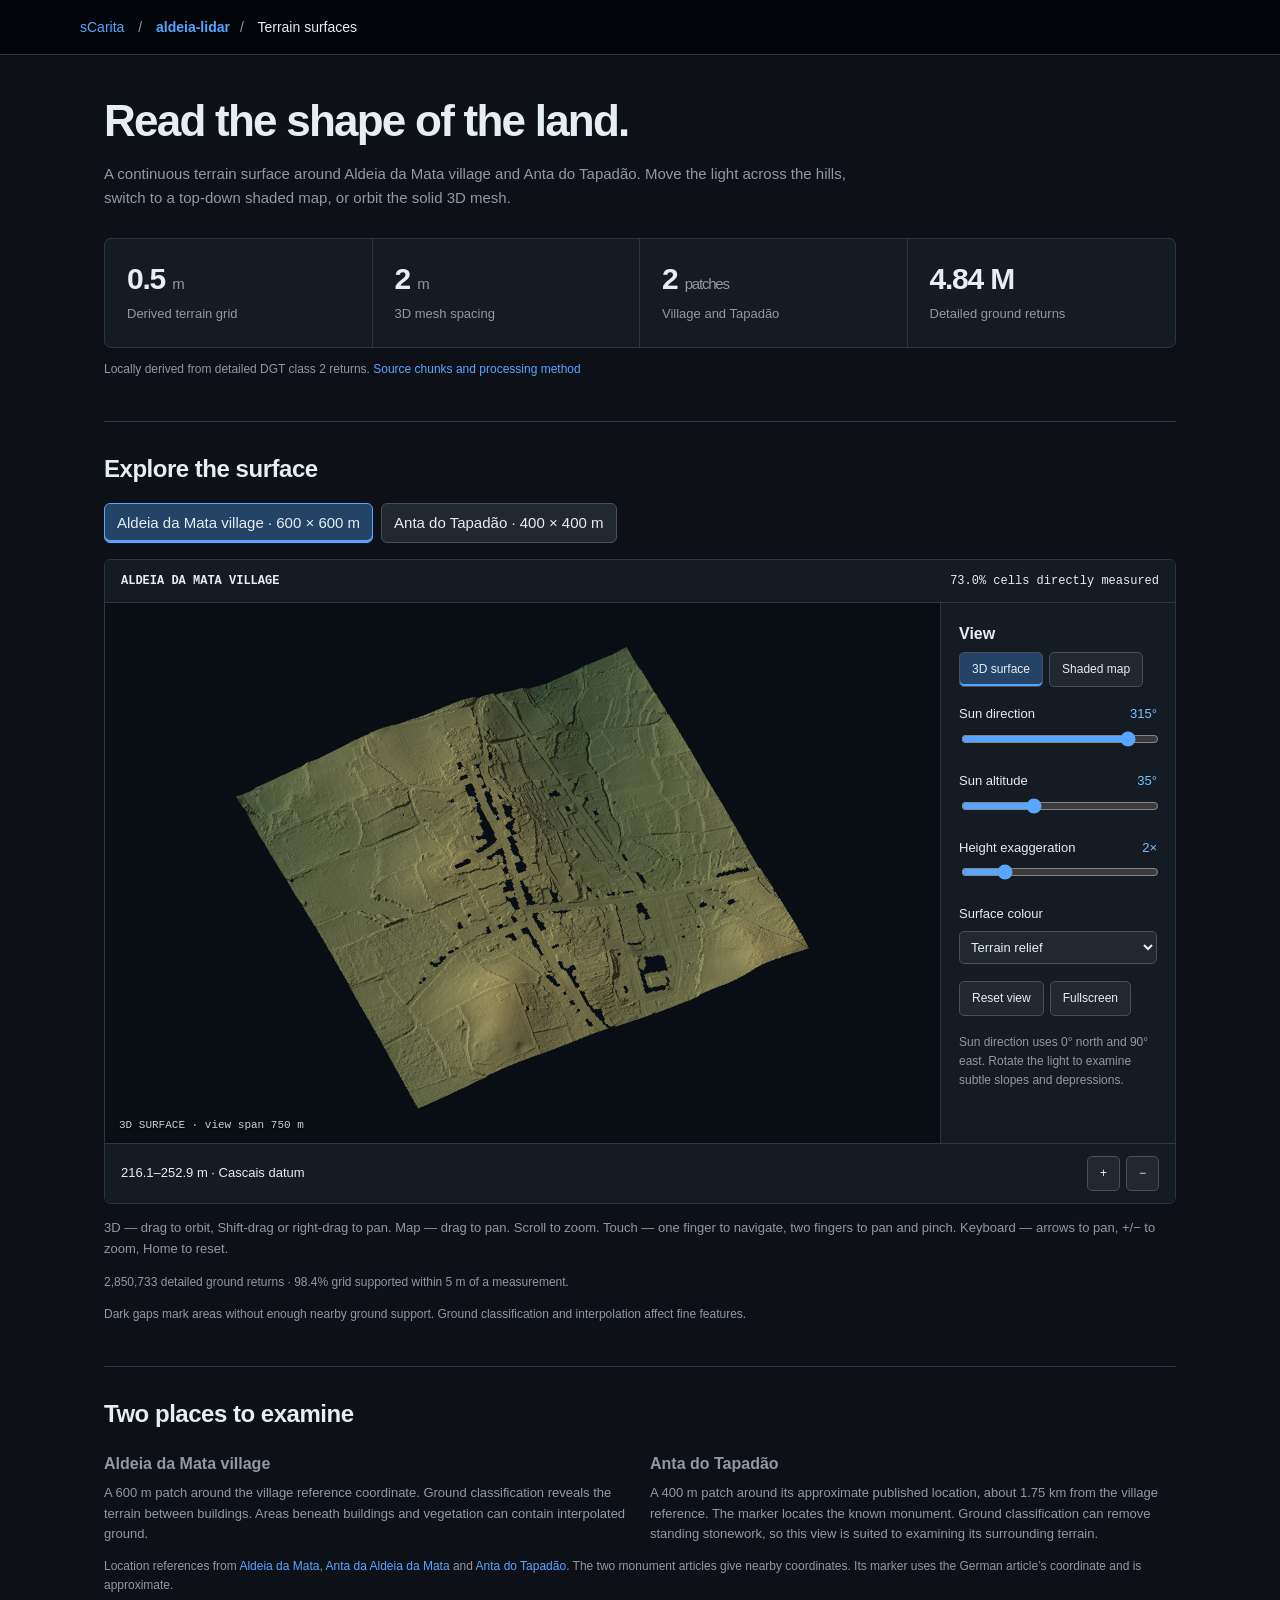
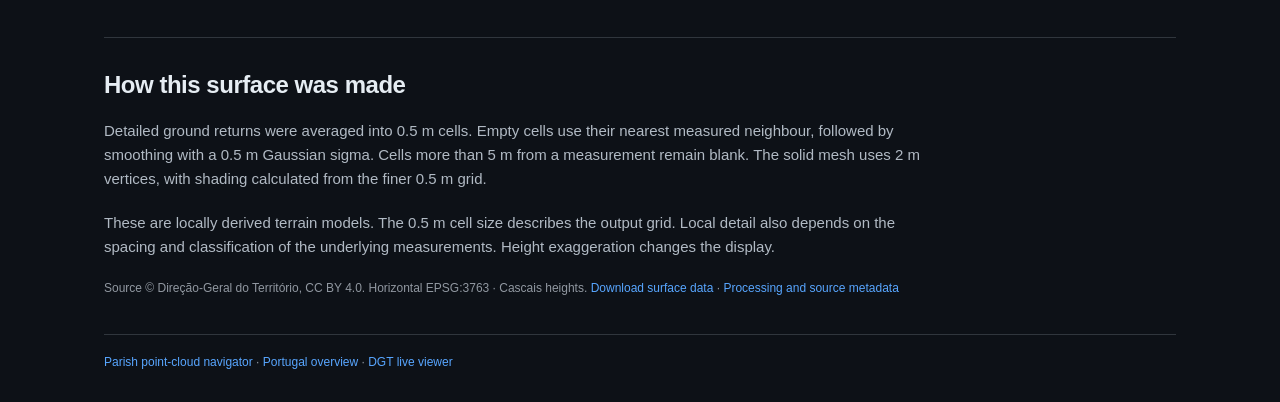
==== docs/aldeia-da-mata/surface.html @ 0b51833d "research: added surface rendering based on LiDAR point clouds. Re done over the entire parish." ====
<!doctype html><html lang="en"><head>
<meta charset="utf-8"><meta name="viewport" content="width=device-width,initial-scale=1">
<title>Aldeia da Mata · Terrain surfaces</title><style>
:root{color-scheme:dark;font-family:-apple-system,BlinkMacSystemFont,"Segoe UI",sans-serif;color:#e6edf3;background:#0d1117;font-size:15px;line-height:1.6}
*{box-sizing:border-box}body{margin:0}a{color:#58a6ff;text-decoration:none}a:hover{text-decoration:underline}header{border-bottom:1px solid #30363d;background:#010409;padding:16px max(20px,calc((100vw - 1120px)/2));font-size:14px}header span{color:#9198a1;margin:0 10px}main{max-width:1120px;margin:auto;padding:40px 24px 30px}h1,h2,h3,p{margin:0}h1{font-size:clamp(30px,4vw,44px);letter-spacing:-.04em;line-height:1.2}h2{font-size:24px;letter-spacing:-.02em;margin-bottom:14px}h3{font-size:16px;margin-bottom:6px}.intro{color:#9198a1;max-width:750px;margin:14px 0 28px}.stats{display:grid;grid-template-columns:repeat(4,1fr);border:1px solid #30363d;border-radius:7px;background:#151b23}.stat{padding:22px;border-right:1px solid #30363d}.stat:last-child{border:0}.stat strong{display:block;font-size:30px;line-height:1.2;letter-spacing:-.04em}.stat small{font-size:15px;color:#9198a1;font-weight:400}.stat span{display:block;color:#9198a1;margin-top:7px;font-size:13px}.specs{display:flex;flex-wrap:wrap;gap:8px 24px;margin-top:14px;color:#9198a1;font-size:13px}.section{margin-top:42px;border-top:1px solid #30363d;padding-top:28px}.panel{border:1px solid #30363d;border-radius:7px;overflow:hidden;background:#090e14}.coverage{display:grid;grid-template-columns:1.1fr 1fr}.map{min-height:430px;display:grid;place-items:center;background:radial-gradient(ellipse,#152330,#090e14)}svg{display:block;width:100%;height:430px}.notes{padding:30px;background:#151b23;display:flex;flex-direction:column;justify-content:center;gap:22px}.notes p,.description{color:#b1bac4}.legend{display:flex;gap:9px;align-items:center;font-size:13px}.swatch{width:10px;height:10px;background:#1f6feb;border:1px solid #79c0ff;border-radius:2px}.amber{background:#d29922;border-color:#e3b341}.source{font-size:12px;color:#9198a1;margin-top:12px}.bar,.controls{padding:12px 16px;background:#151b23;display:flex;justify-content:space-between;align-items:center;gap:14px;flex-wrap:wrap}.bar{border-bottom:1px solid #30363d;font:12px/1.5 ui-monospace,SFMono-Regular,Consolas,monospace}.controls{border-top:1px solid #30363d;font-size:13px}.modes{display:inline-flex;border:1px solid #484f58;border-radius:6px;overflow:hidden}button{background:#212830;border:0;padding:7px 12px;color:#e6edf3;cursor:pointer;font:inherit}button+button{border-left:1px solid #484f58}button[aria-pressed=true]{background:#234466;box-shadow:inset 0 -2px #58a6ff}label{display:flex;align-items:center;gap:8px}input{accent-color:#58a6ff;width:100px}canvas{width:100%;height:400px;display:block;touch-action:pan-y;cursor:grab}canvas:active{cursor:grabbing}button:focus-visible,a:focus-visible,input:focus-visible{outline:2px solid #58a6ff;outline-offset:2px}.description{max-width:820px;margin-bottom:20px}.details{display:grid;grid-template-columns:1fr 1fr;gap:20px;margin-top:18px;font-size:13px;color:#9198a1}footer{border-top:1px solid #30363d;margin-top:36px;padding-top:18px;font-size:12px;color:#9198a1}#warning{color:#f0b95b} @media(max-width:700px){main{padding:26px 16px}.stats{grid-template-columns:1fr 1fr}.stat{padding:16px;border-bottom:1px solid #30363d}.stat:nth-child(2){border-right:0}.stat:nth-child(3){border-bottom:0}.coverage{grid-template-columns:1fr}.map,svg{min-height:350px;height:350px}.notes{padding:22px}.details{grid-template-columns:1fr}canvas{height:320px}}

.navigator{display:grid;grid-template-columns:minmax(0,1fr) 245px}
.viewport{position:relative;min-width:0;background:radial-gradient(ellipse,#172432,#090e14)}
#cloud{height:560px;touch-action:none;cursor:grab;outline-offset:-3px}
.nav-panel{background:#151b23;border-left:1px solid #30363d;padding:16px;display:flex;flex-direction:column;gap:16px;font-size:13px}
.nav-panel label{display:block}.nav-panel select,.nav-panel input{width:100%;margin-top:6px}
select{background:#212830;border:1px solid #484f58;color:#e6edf3;padding:7px;border-radius:5px;font:inherit}
input{max-width:100%}.nav-panel h3{font-size:13px}
#mini{height:190px;width:100%;cursor:crosshair;touch-action:none;border:1px solid #30363d;border-radius:5px}
#parish-map{height:380px;cursor:crosshair;touch-action:none}
.viewport-note{position:absolute;bottom:12px;left:14px;color:#9198a1;font:11px ui-monospace,monospace;pointer-events:none}
.btnrow{display:flex;gap:6px;flex-wrap:wrap}.btnrow button{border:1px solid #484f58;border-radius:5px;font-size:12px}
.controls .modes{font-size:13px}.footnote{font-size:12px;color:#9198a1}
#viewer:fullscreen{background:#0d1117;display:flex;flex-direction:column}#viewer:fullscreen .navigator{flex:1;min-height:0}#viewer:fullscreen #cloud{height:100%}
@media(max-width:850px){.navigator{grid-template-columns:1fr}.nav-panel{border-left:0;border-top:1px solid #30363d;display:grid;grid-template-columns:1fr 1fr}#cloud{height:450px}#mini{height:150px}}
@media(max-width:500px){.nav-panel{grid-template-columns:1fr 1fr;padding:12px;gap:12px}#cloud{height:370px}.bar{font-size:11px}}

#terrain{height:540px;touch-action:none;cursor:grab}
.surface-panel{display:grid;grid-template-columns:minmax(0,1fr) 235px}
.scene{position:relative;min-width:0;overflow:hidden;background:#090e14}
.settings{background:#151b23;border-left:1px solid #30363d;padding:18px;display:flex;flex-direction:column;gap:17px;font-size:13px}
.settings label{display:block}.settings input,.settings select{width:100%;margin-top:6px}
.settings output{float:right;color:#79c0ff}
.location-marker{position:absolute;pointer-events:none;transform:translate(-50%,-100%);font-size:11px;color:#fff;white-space:nowrap;text-shadow:0 1px 3px #000}
.location-marker:after{content:"";display:block;width:7px;height:7px;border:2px solid white;border-radius:50%;background:#1f6feb;margin:4px auto 0}
.scene-info{position:absolute;bottom:12px;left:14px;color:#c9d1d9;font:11px ui-monospace,monospace;pointer-events:none;text-shadow:0 1px 2px #000}
.hint{font-size:13px;color:#9198a1;margin:14px 0}.locations{display:flex;gap:8px;margin:0 0 16px;flex-wrap:wrap}.locations button{border:1px solid #484f58;border-radius:6px}.locations button[aria-pressed=true]{border-color:#58a6ff}
#viewer:fullscreen .surface-panel{flex:1;min-height:0}#viewer:fullscreen #terrain{height:100%}
@media(max-width:800px){.surface-panel{grid-template-columns:1fr}.settings{border-left:0;border-top:1px solid #30363d;display:grid;grid-template-columns:1fr 1fr}#terrain{height:430px}}@media(max-width:500px){#terrain{height:350px}}
</style></head><body>
<header><a href="../index.html">sCarita <span>/</span> <strong>aldeia-lidar</strong></a><span>/</span> Terrain surfaces</header>
<main><h1>Read the shape of the land.</h1>
<p class="intro">A continuous terrain surface around Aldeia da Mata village and Anta do Tapadão. Move the light across the hills, switch to a top-down shaded map, or orbit the solid 3D mesh.</p>
<section aria-label="Surface statistics"><div class="stats"><div class="stat"><strong>0.5 <small>m</small></strong><span>Derived terrain grid</span></div><div class="stat"><strong>2 <small>m</small></strong><span>3D mesh spacing</span></div><div class="stat"><strong>2 <small>patches</small></strong><span>Village and Tapadão</span></div><div class="stat"><strong id="ground-count">—</strong><span>Detailed ground returns</span></div></div>
<p class="source">Locally derived from detailed DGT class 2 returns. <a href="data/terrain-provenance.json">Source chunks and processing method</a></p></section>
<section class="section"><h2>Explore the surface</h2>
<div class="locations" aria-label="Terrain locations"><button data-patch="0" aria-pressed="true">Aldeia da Mata village · 600 × 600 m</button><button data-patch="1" aria-pressed="false">Anta do Tapadão · 400 × 400 m</button></div>
<div class="panel" id="viewer"><div class="bar"><strong id="patch-title">VILLAGE TERRAIN</strong><span id="coverage-label"></span></div>
<div class="surface-panel"><div class="scene"><canvas id="terrain" tabindex="0" aria-label="Interactive shaded terrain surface. Drag to orbit in 3D or pan in map view. Scroll to zoom. Arrow keys pan, plus and minus zoom, and Home resets."></canvas><div class="location-marker" id="marker">Village reference</div><div class="scene-info" id="scene-info"></div></div>
<aside class="settings">
<div><h3>View</h3><div class="btnrow"><button id="three" aria-pressed="true">3D surface</button><button id="map-view" aria-pressed="false">Shaded map</button></div></div>
<label>Sun direction <output id="azimuth-value">315°</output><input id="azimuth" type="range" min="0" max="360" value="315"></label>
<label>Sun altitude <output id="altitude-value">35°</output><input id="altitude" type="range" min="10" max="80" value="35"></label>
<label>Height exaggeration <output id="exaggeration-value">2×</output><input id="exaggeration" type="range" min="1" max="6" step=".25" value="2"></label>
<label>Surface colour<select id="palette"><option value="relief">Terrain relief</option><option value="gray">Grayscale relief</option><option value="height">Elevation</option></select></label>
<div class="btnrow"><button id="reset">Reset view</button><button id="fullscreen">Fullscreen</button></div>
<p class="footnote">Sun direction uses 0° north and 90° east. Rotate the light to examine subtle slopes and depressions.</p></aside></div>
<div class="controls"><span id="height-range"></span><div class="btnrow"><button id="zoom-in" aria-label="Zoom in">+</button><button id="zoom-out" aria-label="Zoom out">−</button></div></div></div>
<p class="hint">3D — drag to orbit, Shift-drag or right-drag to pan. Map — drag to pan. Scroll to zoom. Touch — one finger to navigate, two fingers to pan and pinch. Keyboard — arrows to pan, +/− to zoom, Home to reset.</p>
<p id="status" role="status" class="source"></p><p class="source">Dark gaps mark areas without enough nearby ground support. Ground classification and interpolation affect fine features.</p></section>
<section class="section"><h2>Two places to examine</h2><div class="details"><div><h3>Aldeia da Mata village</h3><p>A 600 m patch around the village reference coordinate. Ground classification reveals the terrain between buildings. Areas beneath buildings and vegetation can contain interpolated ground.</p></div><div><h3>Anta do Tapadão</h3><p>A 400 m patch around its approximate published location, about 1.75 km from the village reference. The marker locates the known monument. Ground classification can remove standing stonework, so this view is suited to examining its surrounding terrain.</p></div></div>
<p class="source">Location references from <a href="https://pt.wikipedia.org/wiki/Aldeia_da_Mata">Aldeia da Mata</a>, <a href="https://pt.wikipedia.org/wiki/Anta_da_Aldeia_da_Mata">Anta da Aldeia da Mata</a> and <a href="https://de.wikipedia.org/wiki/Anta_do_Tapad%C3%A3o">Anta do Tapadão</a>. The two monument articles give nearby coordinates. Its marker uses the German article’s coordinate and is approximate.</p></section>
<section class="section"><h2>How this surface was made</h2><p class="description">Detailed ground returns were averaged into 0.5 m cells. Empty cells use their nearest measured neighbour, followed by smoothing with a 0.5 m Gaussian sigma. Cells more than 5 m from a measurement remain blank. The solid mesh uses 2 m vertices, with shading calculated from the finer 0.5 m grid.</p><p class="description">These are locally derived terrain models. The 0.5 m cell size describes the output grid. Local detail also depends on the spacing and classification of the underlying measurements. Height exaggeration changes the display.</p><p class="source">Source © Direção-Geral do Território, CC BY 4.0. Horizontal EPSG:3763 · Cascais heights. <a href="data/terrain.js" download>Download surface data</a> · <a href="data/terrain-provenance.json" download>Processing and source metadata</a></p></section>
<footer><a href="index.html">Parish point-cloud navigator</a> · <a href="../portugal-lidar/index.html">Portugal overview</a> · <a href="https://portugal3d.dgterritorio.gov.pt/continente/crato">DGT live viewer</a></footer>
</main><script src="data/terrain.js"></script><script src="surface-viewer.js"></script></body></html>
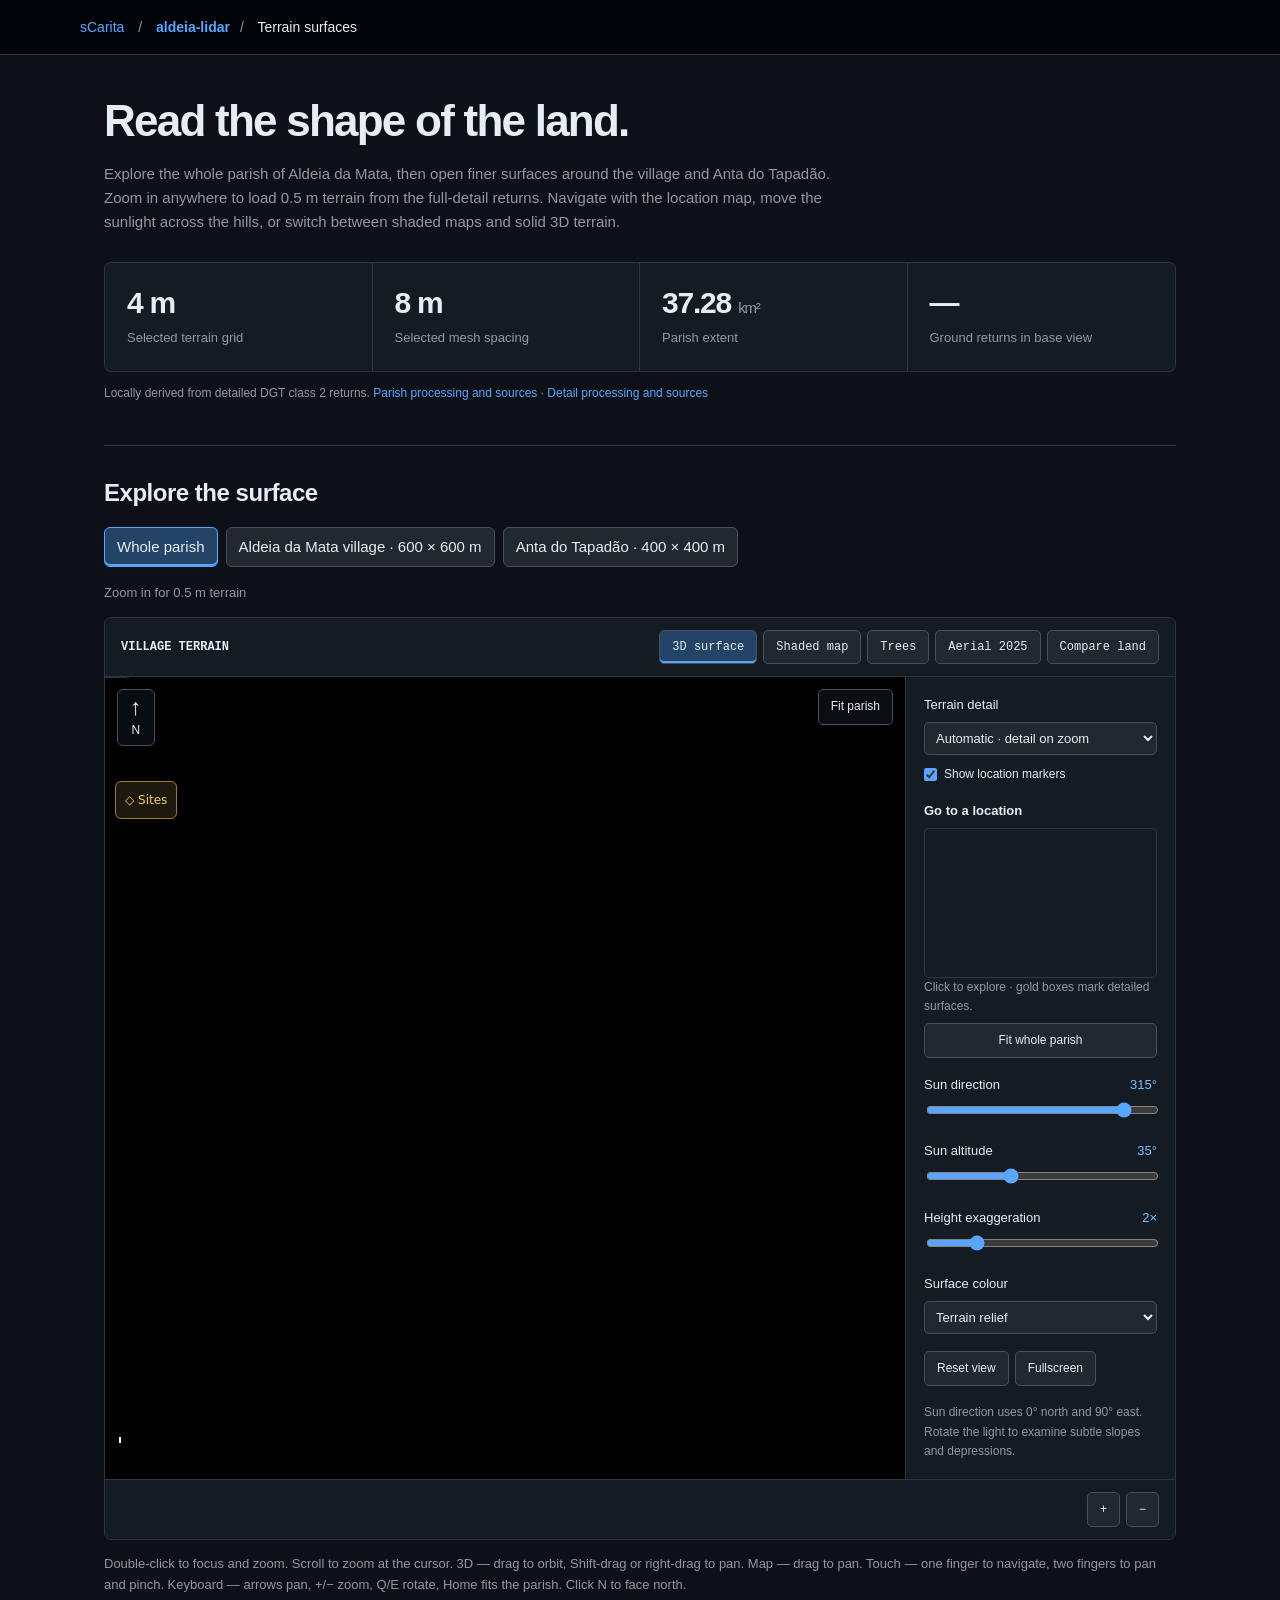
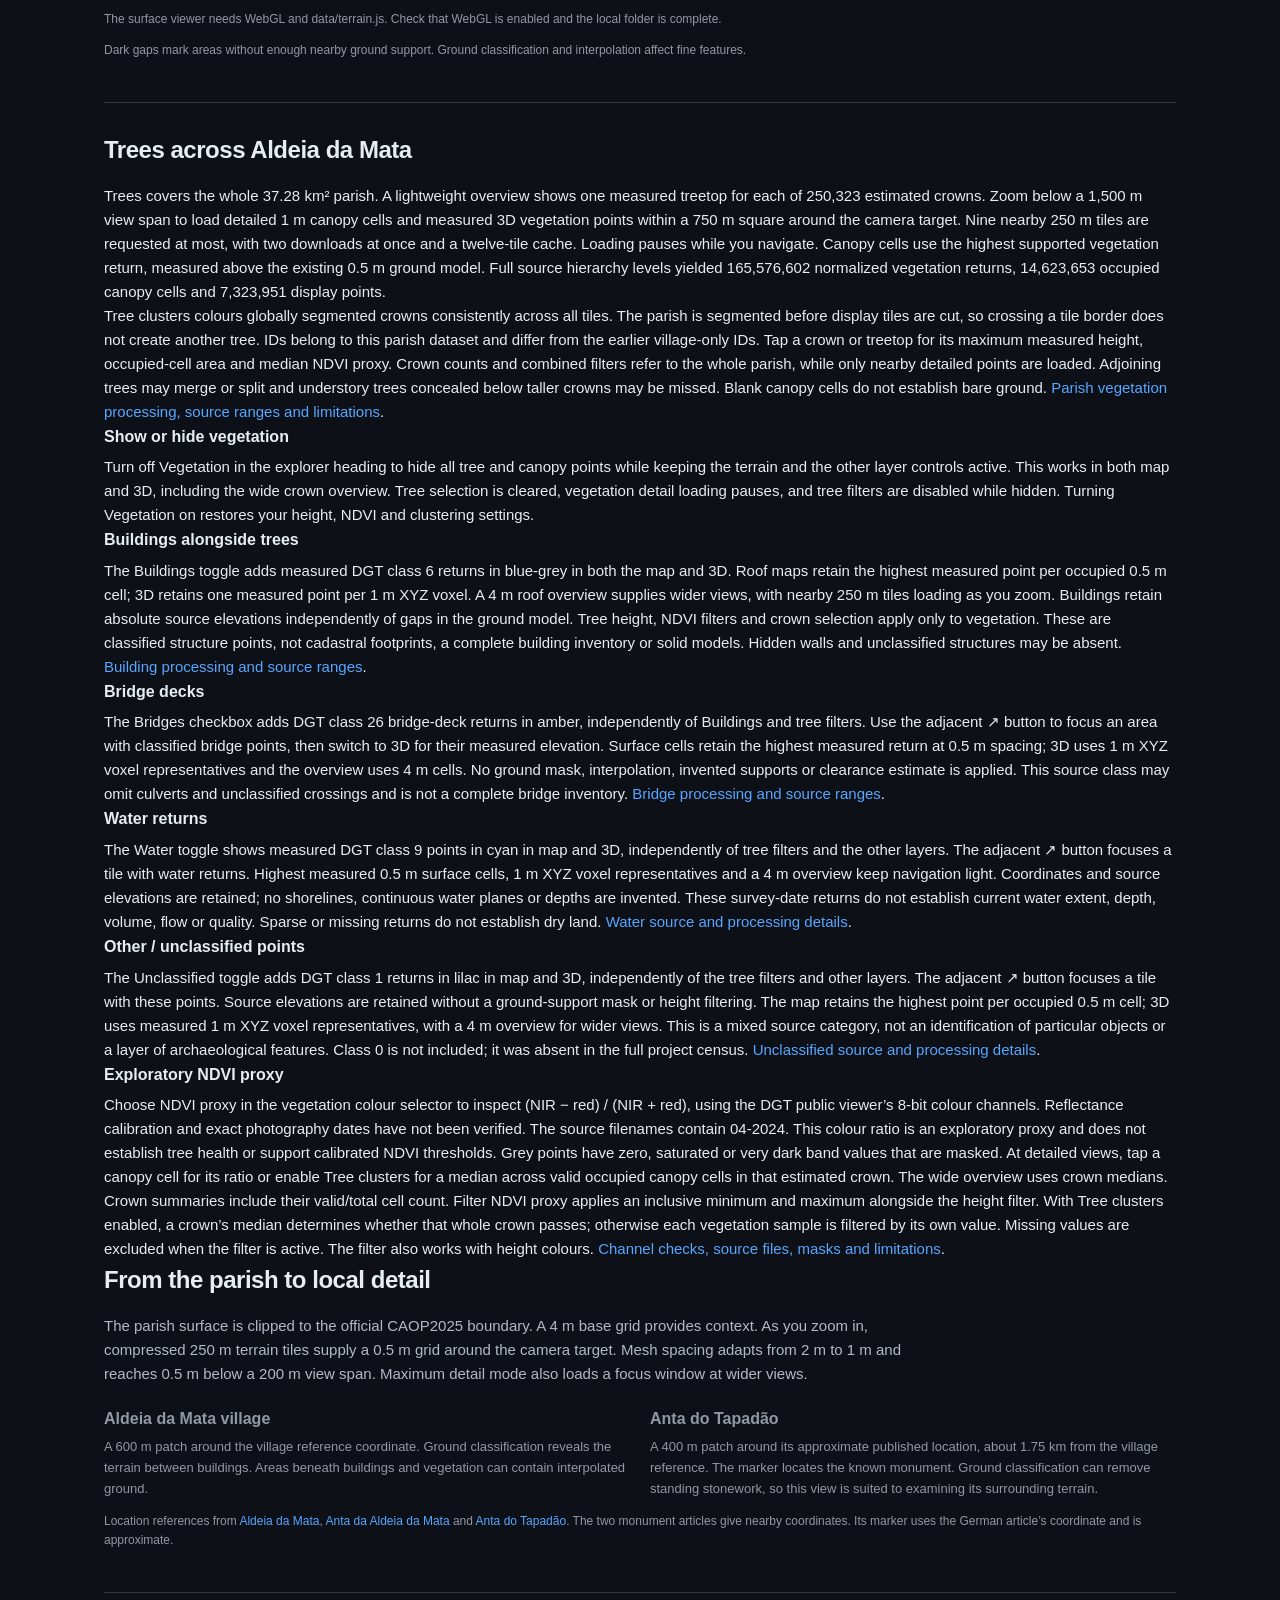
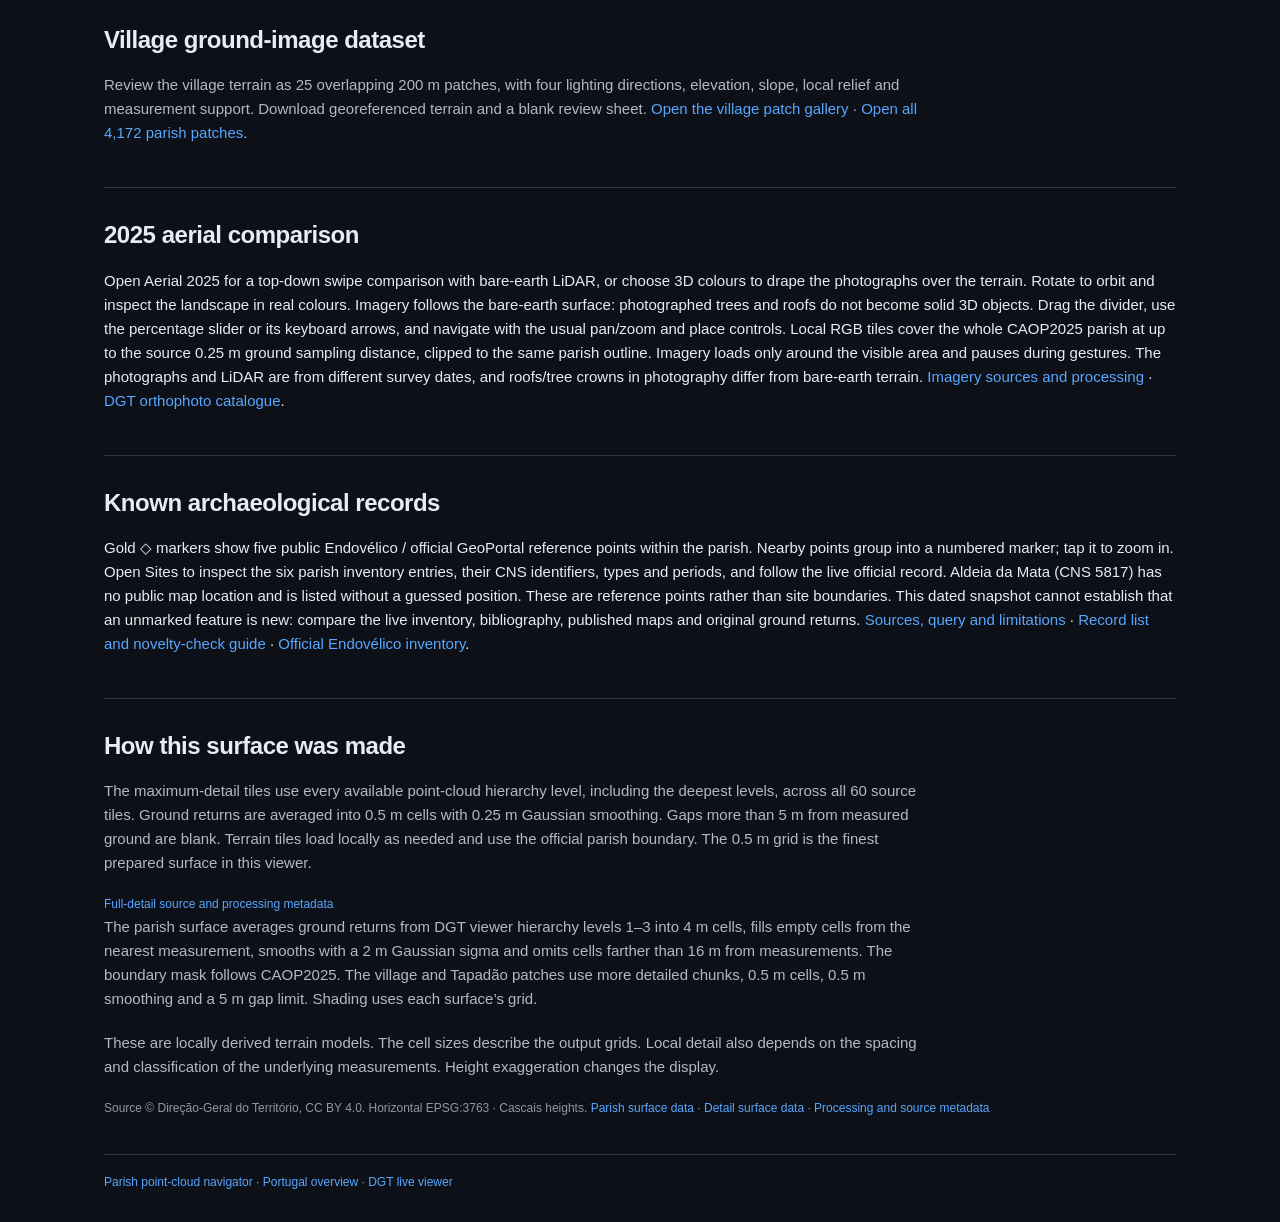
==== commit 2bf5f1b8: "feat: add parish landscape layers and archaeological screening tools Add mobile navigation, land com" ====
--- a/docs/aldeia-da-mata/surface.html
+++ b/docs/aldeia-da-mata/surface.html
@@ -1,6 +1,6 @@
 <!doctype html><html lang="en"><head>
 <meta charset="utf-8"><meta name="viewport" content="width=device-width,initial-scale=1">
-<title>Aldeia da Mata · Terrain surfaces</title><style>
+<title>Aldeia da Mata · Parish terrain explorer</title><style>
 :root{color-scheme:dark;font-family:-apple-system,BlinkMacSystemFont,"Segoe UI",sans-serif;color:#e6edf3;background:#0d1117;font-size:15px;line-height:1.6}
 *{box-sizing:border-box}body{margin:0}a{color:#58a6ff;text-decoration:none}a:hover{text-decoration:underline}header{border-bottom:1px solid #30363d;background:#010409;padding:16px max(20px,calc((100vw - 1120px)/2));font-size:14px}header span{color:#9198a1;margin:0 10px}main{max-width:1120px;margin:auto;padding:40px 24px 30px}h1,h2,h3,p{margin:0}h1{font-size:clamp(30px,4vw,44px);letter-spacing:-.04em;line-height:1.2}h2{font-size:24px;letter-spacing:-.02em;margin-bottom:14px}h3{font-size:16px;margin-bottom:6px}.intro{color:#9198a1;max-width:750px;margin:14px 0 28px}.stats{display:grid;grid-template-columns:repeat(4,1fr);border:1px solid #30363d;border-radius:7px;background:#151b23}.stat{padding:22px;border-right:1px solid #30363d}.stat:last-child{border:0}.stat strong{display:block;font-size:30px;line-height:1.2;letter-spacing:-.04em}.stat small{font-size:15px;color:#9198a1;font-weight:400}.stat span{display:block;color:#9198a1;margin-top:7px;font-size:13px}.specs{display:flex;flex-wrap:wrap;gap:8px 24px;margin-top:14px;color:#9198a1;font-size:13px}.section{margin-top:42px;border-top:1px solid #30363d;padding-top:28px}.panel{border:1px solid #30363d;border-radius:7px;overflow:hidden;background:#090e14}.coverage{display:grid;grid-template-columns:1.1fr 1fr}.map{min-height:430px;display:grid;place-items:center;background:radial-gradient(ellipse,#152330,#090e14)}svg{display:block;width:100%;height:430px}.notes{padding:30px;background:#151b23;display:flex;flex-direction:column;justify-content:center;gap:22px}.notes p,.description{color:#b1bac4}.legend{display:flex;gap:9px;align-items:center;font-size:13px}.swatch{width:10px;height:10px;background:#1f6feb;border:1px solid #79c0ff;border-radius:2px}.amber{background:#d29922;border-color:#e3b341}.source{font-size:12px;color:#9198a1;margin-top:12px}.bar,.controls{padding:12px 16px;background:#151b23;display:flex;justify-content:space-between;align-items:center;gap:14px;flex-wrap:wrap}.bar{border-bottom:1px solid #30363d;font:12px/1.5 ui-monospace,SFMono-Regular,Consolas,monospace}.controls{border-top:1px solid #30363d;font-size:13px}.modes{display:inline-flex;border:1px solid #484f58;border-radius:6px;overflow:hidden}button{background:#212830;border:0;padding:7px 12px;color:#e6edf3;cursor:pointer;font:inherit}button+button{border-left:1px solid #484f58}button[aria-pressed=true]{background:#234466;box-shadow:inset 0 -2px #58a6ff}label{display:flex;align-items:center;gap:8px}input{accent-color:#58a6ff;width:100px}canvas{width:100%;height:400px;display:block;touch-action:pan-y;cursor:grab}canvas:active{cursor:grabbing}button:focus-visible,a:focus-visible,input:focus-visible{outline:2px solid #58a6ff;outline-offset:2px}.description{max-width:820px;margin-bottom:20px}.details{display:grid;grid-template-columns:1fr 1fr;gap:20px;margin-top:18px;font-size:13px;color:#9198a1}footer{border-top:1px solid #30363d;margin-top:36px;padding-top:18px;font-size:12px;color:#9198a1}#warning{color:#f0b95b} @media(max-width:700px){main{padding:26px 16px}.stats{grid-template-columns:1fr 1fr}.stat{padding:16px;border-bottom:1px solid #30363d}.stat:nth-child(2){border-right:0}.stat:nth-child(3){border-bottom:0}.coverage{grid-template-columns:1fr}.map,svg{min-height:350px;height:350px}.notes{padding:22px}.details{grid-template-columns:1fr}canvas{height:320px}}
 
@@ -32,29 +32,67 @@
 .hint{font-size:13px;color:#9198a1;margin:14px 0}.locations{display:flex;gap:8px;margin:0 0 16px;flex-wrap:wrap}.locations button{border:1px solid #484f58;border-radius:6px}.locations button[aria-pressed=true]{border-color:#58a6ff}
 #viewer:fullscreen .surface-panel{flex:1;min-height:0}#viewer:fullscreen #terrain{height:100%}
 @media(max-width:800px){.surface-panel{grid-template-columns:1fr}.settings{border-left:0;border-top:1px solid #30363d;display:grid;grid-template-columns:1fr 1fr}#terrain{height:430px}}@media(max-width:500px){#terrain{height:350px}}
-</style></head><body>
+
+.surface-panel{grid-template-columns:minmax(0,1fr) 270px}
+.scene{min-height:640px}
+#terrain{position:absolute;inset:0;width:100%;height:100%}
+.location-marker{pointer-events:auto;background:#0d1117bb;border:1px solid #58a6ff66;border-radius:4px;padding:3px 6px;white-space:normal;max-width:150px}
+#navigation-map{height:150px;width:100%;cursor:crosshair;border:1px solid #30363d;border-radius:5px;touch-action:none}
+.settings h3{font-size:13px}
+#parish-home{width:100%;margin-top:6px;border:1px solid #484f58;border-radius:5px;font-size:12px}
+.compass{position:absolute;top:12px;left:12px;display:grid;justify-items:center;border:1px solid #484f58;background:#0d1117bb;border-radius:6px;padding:5px 12px;font-size:12px}
+.settings .marker-toggle{display:flex;align-items:center;gap:7px;margin-top:10px;font-size:12px}.settings .marker-toggle input{width:auto;margin:0}
+#retry-detail{margin-top:8px;border:1px solid #484f58;border-radius:4px;font-size:12px}
+#fit-overlay{position:absolute;top:12px;right:12px;border:1px solid #484f58;background:#0d1117cc;border-radius:5px;font-size:12px}
+#compass-needle{display:block;font-size:23px;line-height:1.1}
+.scale{position:absolute;left:14px;bottom:36px;color:#e6edf3;font:11px ui-monospace,monospace;pointer-events:none;text-shadow:0 1px 2px #000}
+#scale-line{height:6px;border:1px solid #e6edf3;border-top:0;margin-top:2px}
+#viewer:fullscreen .scene{min-height:0}
+#viewer:fullscreen .settings{overflow-y:auto}
+@media(max-width:800px){.surface-panel{grid-template-columns:1fr}.scene{height:430px;min-height:0}.settings{grid-template-columns:1fr 1fr}#terrain{height:100%}}
+@media(max-width:500px){.scene{height:370px}.location-marker{font-size:10px;max-width:115px}}
+</style><link rel="stylesheet" href="surface-mobile.css"><link rel="stylesheet" href="land-comparison.css"><link rel="stylesheet" href="vegetation-viewer.css?v=visibility-1"><link rel="stylesheet" href="aerial-comparison.css?v=aerial-3d-1"><link rel="stylesheet" href="archaeology-viewer.css?v=archaeology-1"></head><body>
 <header><a href="../index.html">sCarita <span>/</span> <strong>aldeia-lidar</strong></a><span>/</span> Terrain surfaces</header>
 <main><h1>Read the shape of the land.</h1>
-<p class="intro">A continuous terrain surface around Aldeia da Mata village and Anta do Tapadão. Move the light across the hills, switch to a top-down shaded map, or orbit the solid 3D mesh.</p>
-<section aria-label="Surface statistics"><div class="stats"><div class="stat"><strong>0.5 <small>m</small></strong><span>Derived terrain grid</span></div><div class="stat"><strong>2 <small>m</small></strong><span>3D mesh spacing</span></div><div class="stat"><strong>2 <small>patches</small></strong><span>Village and Tapadão</span></div><div class="stat"><strong id="ground-count">—</strong><span>Detailed ground returns</span></div></div>
-<p class="source">Locally derived from detailed DGT class 2 returns. <a href="data/terrain-provenance.json">Source chunks and processing method</a></p></section>
-<section class="section"><h2>Explore the surface</h2>
-<div class="locations" aria-label="Terrain locations"><button data-patch="0" aria-pressed="true">Aldeia da Mata village · 600 × 600 m</button><button data-patch="1" aria-pressed="false">Anta do Tapadão · 400 × 400 m</button></div>
-<div class="panel" id="viewer"><div class="bar"><strong id="patch-title">VILLAGE TERRAIN</strong><span id="coverage-label"></span></div>
-<div class="surface-panel"><div class="scene"><canvas id="terrain" tabindex="0" aria-label="Interactive shaded terrain surface. Drag to orbit in 3D or pan in map view. Scroll to zoom. Arrow keys pan, plus and minus zoom, and Home resets."></canvas><div class="location-marker" id="marker">Village reference</div><div class="scene-info" id="scene-info"></div></div>
-<aside class="settings">
-<div><h3>View</h3><div class="btnrow"><button id="three" aria-pressed="true">3D surface</button><button id="map-view" aria-pressed="false">Shaded map</button></div></div>
+<p class="intro">Explore the whole parish of Aldeia da Mata, then open finer surfaces around the village and Anta do Tapadão. Zoom in anywhere to load 0.5 m terrain from the full-detail returns. Navigate with the location map, move the sunlight across the hills, or switch between shaded maps and solid 3D terrain.</p>
+<section aria-label="Surface statistics"><div class="stats"><div class="stat"><strong id="grid-resolution">4 m</strong><span>Selected terrain grid</span></div><div class="stat"><strong id="mesh-resolution">8 m</strong><span>Selected mesh spacing</span></div><div class="stat"><strong>37.28 <small>km²</small></strong><span>Parish extent</span></div><div class="stat"><strong id="ground-count">—</strong><span id="ground-count-label">Ground returns in base view</span></div></div>
+<p class="source">Locally derived from detailed DGT class 2 returns. <a href="data/terrain-parish-provenance.json">Parish processing and sources</a> · <a href="data/terrain-provenance.json">Detail processing and sources</a></p></section>
+<section class="section" id="explore-section"><h2>Explore the surface</h2>
+<div class="locations" aria-label="Terrain locations"><button data-patch="2" aria-pressed="true">Whole parish</button><button data-patch="0" aria-pressed="false">Aldeia da Mata village · 600 × 600 m</button><button data-patch="1" aria-pressed="false">Anta do Tapadão · 400 × 400 m</button></div>
+<p id="detail-status" class="hint" role="status">Zoom in for 0.5 m terrain</p><div class="panel" id="viewer"><div class="bar"><strong id="patch-title">VILLAGE TERRAIN</strong><span id="coverage-label"></span><div class="btnrow"><button id="three" aria-pressed="true">3D surface</button><button id="map-view" aria-pressed="false">Shaded map</button><button class="vegetation-desktop-launch" data-vegetation-launch aria-pressed="false">Trees</button><button class="aerial-desktop-launch" type="button" data-aerial-launch aria-pressed="false">Aerial 2025</button><button id="compare-land" class="land-desktop-launch" data-land-launch aria-pressed="false">Compare land</button></div></div>
+<div class="surface-panel"><div class="scene"><div id="archaeology-markers" aria-label="Archaeological inventory markers"></div><button id="archaeology-launch" type="button" aria-expanded="false" aria-controls="archaeology-panel">◇ Sites</button><section id="archaeology-panel" aria-label="Endovélico archaeological records" hidden><div class="archaeology-heading"><strong>Archaeological records</strong><button id="archaeology-close" type="button" aria-label="Close archaeological records">×</button></div><small id="archaeology-count"></small><label><input id="archaeology-visible" type="checkbox" checked>Show inventory markers</label><select id="archaeology-record" aria-label="Archaeological record"></select><h3 id="archaeology-name"></h3><p id="archaeology-description"></p><p id="archaeology-position"></p><div class="archaeology-links"><button id="archaeology-focus" type="button">Focus site</button><a id="archaeology-source" target="_blank" rel="noopener">Endovélico record ↗</a></div><p class="archaeology-note">Public snapshot · Património Cultural, I.P. Absence from this layer does not establish novelty. Check the live inventory, bibliography and published maps before making a new-site claim. <a href="data/archaeology-parish-provenance.json" target="_blank" rel="noopener">Sources &amp; scope</a></p></section><span id="vegetation-marker" hidden aria-hidden="true"></span><canvas id="land-overlay" aria-hidden="true" hidden></canvas><canvas id="terrain" tabindex="0" aria-label="Interactive shaded terrain surface. Drag to orbit in 3D or pan in map view. Scroll to zoom. Arrow keys pan, plus and minus zoom, Q and E rotate, and Home fits the parish."></canvas><canvas id="aerial-overlay" aria-hidden="true" hidden></canvas><div id="aerial-labels" hidden><span>Aerial · 2025</span><span>LiDAR terrain</span></div><button id="aerial-divider" type="button" role="slider" aria-label="Aerial versus terrain divider" aria-valuemin="0" aria-valuemax="100" aria-valuenow="50" hidden>↔</button><button class="location-marker" id="marker-village" type="button" aria-label="Open village detail surface">Village</button><button class="location-marker" id="marker-tapadao" type="button" aria-label="Open Tapadão detail at approximate monument location">Tapadão</button><button id="location-cluster" class="location-marker" type="button" style="display:none" aria-label="Choose village or Tapadão">Village / Tapadão</button><button id="north-up" class="compass" aria-label="Face north"><span id="compass-needle">↑</span><span>N</span></button><button id="fit-overlay" type="button">Fit parish</button><div class="scale"><div id="scale-label"></div><div id="scale-line"></div></div><div class="scene-info" id="scene-info"></div><div id="mobile-gesture-hint">Drag to move · pinch to zoom</div><div id="mobile-detail-status" role="status"></div></div>
+<section id="aerial-tools" aria-label="Aerial terrain comparison" hidden><div class="aerial-heading"><div><strong>Aerial 2025 · LiDAR terrain</strong><span id="aerial-status" role="status">Loading imagery…</span></div><button id="aerial-exit" type="button" aria-label="Exit aerial comparison">×</button></div><div class="aerial-mode"><button id="aerial-view-swipe" type="button" aria-pressed="true">Swipe map</button><button id="aerial-view-3d" type="button" aria-pressed="false">3D colours</button></div><div class="aerial-actions"><button id="aerial-village" type="button">Village</button><button id="aerial-parish" type="button">Parish</button><label><input id="aerial-split" type="range" min="0" max="100" step="1" value="50" aria-label="Aerial imagery share"><output id="aerial-percentage">50%</output></label><button id="aerial-retry" type="button" hidden>Retry</button></div><p class="aerial-credit">Informação geográfica cedida pela Direção-Geral do Território · CC BY 4.0<br>2025 aerial photography · terrain from 2024 LiDAR source files. Dates differ.</p></section>
+<section id="vegetation-tools" aria-label="Vegetation explorer" hidden>
+<div class="vegetation-heading"><div><strong>Trees &amp; landscape</strong><span id="vegetation-status" role="status">Parish vegetation</span></div><label class="vegetation-toggle"><input id="vegetation-visible" type="checkbox" checked>Vegetation</label><button id="vegetation-exit" type="button" aria-label="Exit vegetation mode">×</button></div>
+<div class="vegetation-layers" aria-label="Landscape layers"><label class="building-toggle"><input id="vegetation-buildings" type="checkbox" checked>Buildings</label><div class="layer-focus"><label class="bridge-toggle"><input id="vegetation-bridges" type="checkbox" checked>Bridges</label><button id="vegetation-bridge-focus" type="button" aria-label="Focus bridge points" title="Focus bridge points">↗</button></div><div class="layer-focus"><label class="water-toggle"><input id="vegetation-water" type="checkbox" checked>Water</label><button id="vegetation-water-focus" type="button" aria-label="Focus water points" title="Focus water points">↗</button></div><div class="layer-focus"><label class="unclassified-toggle"><input id="vegetation-unclassified" type="checkbox" checked>Unclassified</label><button id="vegetation-unclassified-focus" type="button" aria-label="Focus unclassified points" title="Focus unclassified points">↗</button></div></div>
+<div class="vegetation-actions"><button id="vegetation-map" type="button" aria-pressed="true">Height map</button><button id="vegetation-3d" type="button" aria-pressed="false">3D points</button><button id="vegetation-village" type="button">Village</button><label>Show <select id="vegetation-minimum" aria-label="Minimum vegetation height"><option value="0.1">All vegetation</option><option value="2" selected>Above 2 m</option><option value="5">Above 5 m</option><option value="20">Above 20 m</option></select></label><button id="vegetation-retry" type="button" hidden>Retry</button></div>
+<div class="vegetation-clustering"><button id="vegetation-clusters" type="button" aria-pressed="false">Tree clusters</button><span id="vegetation-cluster-summary" role="status">Separate estimated tree crowns</span><button id="vegetation-clear-tree" type="button" aria-label="Clear selected tree" hidden>Show all</button></div><div class="vegetation-colour-row"><select id="vegetation-colour" aria-label="Vegetation colour"><option value="height">Height colours</option><option value="ndvi">NDVI proxy</option></select><div class="vegetation-legend"><span id="vegetation-legend-low">0 m</span><span class="vegetation-gradient"></span><span id="vegetation-legend-high">25 m+</span></div><span id="vegetation-legend-caption" role="status"></span></div>
+<div class="vegetation-ndvi-filter"><label class="ndvi-enable"><input id="vegetation-filter-ndvi" type="checkbox">Filter NDVI proxy</label><label>Min <input id="vegetation-ndvi-min" type="number" min="-1" max="1" step="0.05" value="0.2" aria-label="Minimum NDVI proxy" disabled></label><label>Max <input id="vegetation-ndvi-max" type="number" min="-1" max="1" step="0.05" value="1" aria-label="Maximum NDVI proxy" disabled></label><span id="vegetation-filter-note" role="status"></span></div>
+<p id="vegetation-result" role="status">Tap vegetation to estimate canopy height.</p><p class="vegetation-note">Survey-date canopy estimates · 1 m cells · crowns may overlap.</p>
+</section>
+<section id="land-tools" aria-label="Land comparison" hidden>
+<div class="land-heading"><div><strong id="land-area">Draw your land</strong><span id="land-note">Plan-view area in projected metres</span></div><button id="land-exit" type="button" aria-label="Exit land comparison">×</button></div>
+<p id="land-instruction" role="status">Zoom to your land, then tap Draw boundary.</p>
+<div class="land-actions">
+<button id="land-draw" type="button">Draw boundary</button><button id="land-undo" type="button" hidden>Undo corner</button><button id="land-finish" type="button" hidden>Finish</button><button id="land-cancel" type="button" hidden>Cancel</button>
+<button id="land-shadow" type="button" aria-pressed="true" hidden>Move shadow</button><button id="land-pan" type="button" aria-pressed="false" hidden>Pan map</button><button id="land-here" type="button" hidden>Shadow here</button><button id="land-original" type="button" hidden>Find original</button><button id="land-redraw" type="button" hidden>Redraw</button><button id="land-clear" type="button" hidden>Clear</button>
+</div></section><aside class="settings" id="settings-sheet" aria-label="Terrain settings"><div class="mobile-sheet-heading"><h3>Terrain settings</h3><button type="button" data-close-sheet>Done</button></div><div><label>Terrain detail<select id="quality"><option value="auto">Automatic · detail on zoom</option><option value="maximum">Maximum · 0.5 m focus</option><option value="overview">Overview only</option></select></label><button id="retry-detail" type="button" hidden>Retry detail</button><label class="marker-toggle"><input id="show-markers" type="checkbox" checked> Show location markers</label><p id="detail-error" class="footnote" role="status"></p></div><div id="location-controls"><h3>Go to a location</h3><canvas id="navigation-map" role="img" aria-label="Parish navigation map. Click to recenter. White outline estimates the visible area. Gold boxes show the two detail patches."></canvas><p class="footnote">Click to explore · gold boxes mark detailed surfaces.</p><button id="parish-home">Fit whole parish</button></div>
+
 <label>Sun direction <output id="azimuth-value">315°</output><input id="azimuth" type="range" min="0" max="360" value="315"></label>
 <label>Sun altitude <output id="altitude-value">35°</output><input id="altitude" type="range" min="10" max="80" value="35"></label>
 <label>Height exaggeration <output id="exaggeration-value">2×</output><input id="exaggeration" type="range" min="1" max="6" step=".25" value="2"></label>
 <label>Surface colour<select id="palette"><option value="relief">Terrain relief</option><option value="gray">Grayscale relief</option><option value="height">Elevation</option></select></label>
 <div class="btnrow"><button id="reset">Reset view</button><button id="fullscreen">Fullscreen</button></div>
-<p class="footnote">Sun direction uses 0° north and 90° east. Rotate the light to examine subtle slopes and depressions.</p></aside></div>
-<div class="controls"><span id="height-range"></span><div class="btnrow"><button id="zoom-in" aria-label="Zoom in">+</button><button id="zoom-out" aria-label="Zoom out">−</button></div></div></div>
-<p class="hint">3D — drag to orbit, Shift-drag or right-drag to pan. Map — drag to pan. Scroll to zoom. Touch — one finger to navigate, two fingers to pan and pinch. Keyboard — arrows to pan, +/− to zoom, Home to reset.</p>
+<button class="mobile-only" id="about-data" type="button">Data and help</button><p class="footnote">Sun direction uses 0° north and 90° east. Rotate the light to examine subtle slopes and depressions.</p></aside></div>
+<div class="mobile-places" id="places-sheet" role="dialog" aria-label="Go to a place" hidden><div class="mobile-sheet-heading"><h3>Go to a place</h3><button type="button" data-close-sheet>Done</button></div><div class="mobile-presets"><button data-mobile-patch="2">Whole parish</button><button data-mobile-patch="0">Aldeia da Mata village</button><button data-mobile-patch="1">Anta do Tapadão</button></div></div>
+<button type="button" id="sheet-backdrop" aria-label="Close controls" hidden></button>
+<div class="controls"><nav class="mobile-dock" aria-label="Terrain navigation"><button id="open-places" type="button" aria-expanded="false" aria-controls="places-sheet">Places</button><button id="move-mode" type="button" aria-pressed="true">Move</button><button id="rotate-mode" type="button" aria-pressed="false">Rotate</button><button id="mobile-trees" type="button" data-vegetation-launch aria-pressed="false">Trees</button><button id="mobile-aerial" type="button" data-aerial-launch aria-pressed="false">Aerial</button><button id="mobile-land" type="button" data-land-launch aria-pressed="false">Land</button><button id="open-settings" type="button" aria-expanded="false" aria-controls="settings-sheet">Settings</button></nav><span id="height-range"></span><div class="btnrow"><button id="zoom-in" aria-label="Zoom in">+</button><button id="zoom-out" aria-label="Zoom out">−</button></div></div></div>
+<p class="hint">Double-click to focus and zoom. Scroll to zoom at the cursor. 3D — drag to orbit, Shift-drag or right-drag to pan. Map — drag to pan. Touch — one finger to navigate, two fingers to pan and pinch. Keyboard — arrows pan, +/− zoom, Q/E rotate, Home fits the parish. Click N to face north.</p>
 <p id="status" role="status" class="source"></p><p class="source">Dark gaps mark areas without enough nearby ground support. Ground classification and interpolation affect fine features.</p></section>
-<section class="section"><h2>Two places to examine</h2><div class="details"><div><h3>Aldeia da Mata village</h3><p>A 600 m patch around the village reference coordinate. Ground classification reveals the terrain between buildings. Areas beneath buildings and vegetation can contain interpolated ground.</p></div><div><h3>Anta do Tapadão</h3><p>A 400 m patch around its approximate published location, about 1.75 km from the village reference. The marker locates the known monument. Ground classification can remove standing stonework, so this view is suited to examining its surrounding terrain.</p></div></div>
+<section class="section"><h2>Trees across Aldeia da Mata</h2><p>Trees covers the whole 37.28 km² parish. A lightweight overview shows one measured treetop for each of 250,323 estimated crowns. Zoom below a 1,500 m view span to load detailed 1 m canopy cells and measured 3D vegetation points within a 750 m square around the camera target. Nine nearby 250 m tiles are requested at most, with two downloads at once and a twelve-tile cache. Loading pauses while you navigate. Canopy cells use the highest supported vegetation return, measured above the existing 0.5 m ground model. Full source hierarchy levels yielded 165,576,602 normalized vegetation returns, 14,623,653 occupied canopy cells and 7,323,951 display points.</p><p>Tree clusters colours globally segmented crowns consistently across all tiles. The parish is segmented before display tiles are cut, so crossing a tile border does not create another tree. IDs belong to this parish dataset and differ from the earlier village-only IDs. Tap a crown or treetop for its maximum measured height, occupied-cell area and median NDVI proxy. Crown counts and combined filters refer to the whole parish, while only nearby detailed points are loaded. Adjoining trees may merge or split and understory trees concealed below taller crowns may be missed. Blank canopy cells do not establish bare ground. <a href="data/vegetation-parish-provenance.json">Parish vegetation processing, source ranges and limitations</a>.</p><h3>Show or hide vegetation</h3><p>Turn off Vegetation in the explorer heading to hide all tree and canopy points while keeping the terrain and the other layer controls active. This works in both map and 3D, including the wide crown overview. Tree selection is cleared, vegetation detail loading pauses, and tree filters are disabled while hidden. Turning Vegetation on restores your height, NDVI and clustering settings.</p><h3>Buildings alongside trees</h3><p>The Buildings toggle adds measured DGT class 6 returns in blue-grey in both the map and 3D. Roof maps retain the highest measured point per occupied 0.5 m cell; 3D retains one measured point per 1 m XYZ voxel. A 4 m roof overview supplies wider views, with nearby 250 m tiles loading as you zoom. Buildings retain absolute source elevations independently of gaps in the ground model. Tree height, NDVI filters and crown selection apply only to vegetation. These are classified structure points, not cadastral footprints, a complete building inventory or solid models. Hidden walls and unclassified structures may be absent. <a href="data/buildings-parish-provenance.json">Building processing and source ranges</a>.</p><h3>Bridge decks</h3><p>The Bridges checkbox adds DGT class 26 bridge-deck returns in amber, independently of Buildings and tree filters. Use the adjacent ↗ button to focus an area with classified bridge points, then switch to 3D for their measured elevation. Surface cells retain the highest measured return at 0.5 m spacing; 3D uses 1 m XYZ voxel representatives and the overview uses 4 m cells. No ground mask, interpolation, invented supports or clearance estimate is applied. This source class may omit culverts and unclassified crossings and is not a complete bridge inventory. <a href="data/bridges-parish-provenance.json">Bridge processing and source ranges</a>.</p><h3>Water returns</h3><p>The Water toggle shows measured DGT class 9 points in cyan in map and 3D, independently of tree filters and the other layers. The adjacent ↗ button focuses a tile with water returns. Highest measured 0.5 m surface cells, 1 m XYZ voxel representatives and a 4 m overview keep navigation light. Coordinates and source elevations are retained; no shorelines, continuous water planes or depths are invented. These survey-date returns do not establish current water extent, depth, volume, flow or quality. Sparse or missing returns do not establish dry land. <a href="data/water-parish-provenance.json">Water source and processing details</a>.</p><h3>Other / unclassified points</h3><p>The Unclassified toggle adds DGT class 1 returns in lilac in map and 3D, independently of the tree filters and other layers. The adjacent ↗ button focuses a tile with these points. Source elevations are retained without a ground-support mask or height filtering. The map retains the highest point per occupied 0.5 m cell; 3D uses measured 1 m XYZ voxel representatives, with a 4 m overview for wider views. This is a mixed source category, not an identification of particular objects or a layer of archaeological features. Class 0 is not included; it was absent in the full project census. <a href="data/unclassified-parish-provenance.json">Unclassified source and processing details</a>.</p><h3>Exploratory NDVI proxy</h3><p>Choose NDVI proxy in the vegetation colour selector to inspect (NIR − red) / (NIR + red), using the DGT public viewer’s 8-bit colour channels. Reflectance calibration and exact photography dates have not been verified. The source filenames contain 04-2024. This colour ratio is an exploratory proxy and does not establish tree health or support calibrated NDVI thresholds. Grey points have zero, saturated or very dark band values that are masked. At detailed views, tap a canopy cell for its ratio or enable Tree clusters for a median across valid occupied canopy cells in that estimated crown. The wide overview uses crown medians. Crown summaries include their valid/total cell count. Filter NDVI proxy applies an inclusive minimum and maximum alongside the height filter. With Tree clusters enabled, a crown’s median determines whether that whole crown passes; otherwise each vegetation sample is filtered by its own value. Missing values are excluded when the filter is active. The filter also works with height colours. <a href="data/vegetation-parish-provenance.json">Channel checks, source files, masks and limitations</a>.</p><h2>From the parish to local detail</h2><p class="description">The parish surface is clipped to the official CAOP2025 boundary. A 4 m base grid provides context. As you zoom in, compressed 250 m terrain tiles supply a 0.5 m grid around the camera target. Mesh spacing adapts from 2 m to 1 m and reaches 0.5 m below a 200 m view span. Maximum detail mode also loads a focus window at wider views.</p><div class="details"><div><h3>Aldeia da Mata village</h3><p>A 600 m patch around the village reference coordinate. Ground classification reveals the terrain between buildings. Areas beneath buildings and vegetation can contain interpolated ground.</p></div><div><h3>Anta do Tapadão</h3><p>A 400 m patch around its approximate published location, about 1.75 km from the village reference. The marker locates the known monument. Ground classification can remove standing stonework, so this view is suited to examining its surrounding terrain.</p></div></div>
 <p class="source">Location references from <a href="https://pt.wikipedia.org/wiki/Aldeia_da_Mata">Aldeia da Mata</a>, <a href="https://pt.wikipedia.org/wiki/Anta_da_Aldeia_da_Mata">Anta da Aldeia da Mata</a> and <a href="https://de.wikipedia.org/wiki/Anta_do_Tapad%C3%A3o">Anta do Tapadão</a>. The two monument articles give nearby coordinates. Its marker uses the German article’s coordinate and is approximate.</p></section>
-<section class="section"><h2>How this surface was made</h2><p class="description">Detailed ground returns were averaged into 0.5 m cells. Empty cells use their nearest measured neighbour, followed by smoothing with a 0.5 m Gaussian sigma. Cells more than 5 m from a measurement remain blank. The solid mesh uses 2 m vertices, with shading calculated from the finer 0.5 m grid.</p><p class="description">These are locally derived terrain models. The 0.5 m cell size describes the output grid. Local detail also depends on the spacing and classification of the underlying measurements. Height exaggeration changes the display.</p><p class="source">Source © Direção-Geral do Território, CC BY 4.0. Horizontal EPSG:3763 · Cascais heights. <a href="data/terrain.js" download>Download surface data</a> · <a href="data/terrain-provenance.json" download>Processing and source metadata</a></p></section>
+<section class="section"><h2>Village ground-image dataset</h2><p class="description">Review the village terrain as 25 overlapping 200 m patches, with four lighting directions, elevation, slope, local relief and measurement support. Download georeferenced terrain and a blank review sheet. <a href="analysis-village/index.html">Open the village patch gallery</a> · <a href="analysis-parish/index.html">Open all 4,172 parish patches</a>.</p></section>
+<section class="section"><h2>2025 aerial comparison</h2><p>Open Aerial 2025 for a top-down swipe comparison with bare-earth LiDAR, or choose 3D colours to drape the photographs over the terrain. Rotate to orbit and inspect the landscape in real colours. Imagery follows the bare-earth surface: photographed trees and roofs do not become solid 3D objects. Drag the divider, use the percentage slider or its keyboard arrows, and navigate with the usual pan/zoom and place controls. Local RGB tiles cover the whole CAOP2025 parish at up to the source 0.25 m ground sampling distance, clipped to the same parish outline. Imagery loads only around the visible area and pauses during gestures. The photographs and LiDAR are from different survey dates, and roofs/tree crowns in photography differ from bare-earth terrain. <a href="data/aerial-2025-provenance.json">Imagery sources and processing</a> · <a href="https://www.dgterritorio.gov.pt/atividades/cartografia/cartografia-topografica/ortofotos/ortofotos-digitais">DGT orthophoto catalogue</a>.</p></section>
+<section class="section"><h2>Known archaeological records</h2><p>Gold ◇ markers show five public Endovélico / official GeoPortal reference points within the parish. Nearby points group into a numbered marker; tap it to zoom in. Open Sites to inspect the six parish inventory entries, their CNS identifiers, types and periods, and follow the live official record. Aldeia da Mata (CNS 5817) has no public map location and is listed without a guessed position. These are reference points rather than site boundaries. This dated snapshot cannot establish that an unmarked feature is new: compare the live inventory, bibliography, published maps and original ground returns. <a href="data/archaeology-parish-provenance.json">Sources, query and limitations</a> · <a href="archaeology.md">Record list and novelty-check guide</a> · <a href="https://www.patrimoniocultural.gov.pt/profissionais/arqueologia/endovelico-sistema-de-informacao-e-gestao-arqueologica/">Official Endovélico inventory</a>.</p></section><section class="section"><h2>How this surface was made</h2><p class="description">The maximum-detail tiles use every available point-cloud hierarchy level, including the deepest levels, across all 60 source tiles. Ground returns are averaged into 0.5 m cells with 0.25 m Gaussian smoothing. Gaps more than 5 m from measured ground are blank. Terrain tiles load locally as needed and use the official parish boundary. The 0.5 m grid is the finest prepared surface in this viewer.</p><p class="source"><a href="data/max-detail-provenance.json">Full-detail source and processing metadata</a></p><p class="description">The parish surface averages ground returns from DGT viewer hierarchy levels 1–3 into 4 m cells, fills empty cells from the nearest measurement, smooths with a 2 m Gaussian sigma and omits cells farther than 16 m from measurements. The boundary mask follows CAOP2025. The village and Tapadão patches use more detailed chunks, 0.5 m cells, 0.5 m smoothing and a 5 m gap limit. Shading uses each surface’s grid.</p><p class="description">These are locally derived terrain models. The cell sizes describe the output grids. Local detail also depends on the spacing and classification of the underlying measurements. Height exaggeration changes the display.</p><p class="source">Source © Direção-Geral do Território, CC BY 4.0. Horizontal EPSG:3763 · Cascais heights. <a href="data/terrain-parish.js" download>Parish surface data</a> · <a href="data/terrain.js" download>Detail surface data</a> · <a href="data/terrain-provenance.json" download>Processing and source metadata</a></p></section>
 <footer><a href="index.html">Parish point-cloud navigator</a> · <a href="../portugal-lidar/index.html">Portugal overview</a> · <a href="https://portugal3d.dgterritorio.gov.pt/continente/crato">DGT live viewer</a></footer>
-</main><script src="data/terrain.js"></script><script src="surface-viewer.js"></script></body></html>+</main><button type="button" id="return-to-map">Back to map</button><script src="data/metadata.js"></script><script src="data/terrain.js"></script><script src="data/terrain-parish.js"></script><script src="data/max-detail-index.js"></script><script src="terrain-detail-loader.js"></script><script src="data/vegetation-parish-index.js?v=parish-5"></script><script src="vegetation-parish-loader.js?v=parish-5"></script><script src="vegetation-filters.js?v=filter-3"></script><script src="data/buildings-parish-index.js?v=buildings-1"></script><script src="data/bridges-parish-index.js?v=bridges-1"></script><script src="data/water-parish-index.js?v=water-1"></script><script src="data/unclassified-parish-index.js?v=unclassified-1"></script><script src="buildings-loader.js?v=unclassified-1"></script><script src="buildings-viewer.js?v=bridges-1"></script><script src="vegetation-viewer.js?v=visibility-1"></script><script src="land-comparison.js"></script><script src="aerial-comparison.js?v=aerial-3d-1"></script><script src="aerial-drape.js?v=aerial-3d-1"></script><script src="data/archaeology-parish.js?v=archaeology-1"></script><script src="archaeology-viewer.js?v=archaeology-1"></script><script src="surface-viewer.js?v=archaeology-2"></script></body></html>
--- a/docs/aldeia-da-mata/surface-mobile.css
+++ b/docs/aldeia-da-mata/surface-mobile.css
@@ -0,0 +1,382 @@
+.mobile-dock,
+.mobile-places,
+.mobile-sheet-heading,
+.mobile-only,
+#mobile-gesture-hint,
+#mobile-detail-status,
+#return-to-map,
+#sheet-backdrop {
+  display: none;
+}
+
+@media (max-width: 800px), (pointer: coarse) {
+  body:not(.reading-docs) {
+    overflow: hidden;
+    overscroll-behavior: none;
+  }
+
+  body:not(.reading-docs) > header,
+  body:not(.reading-docs) main > :not(#explore-section),
+  body:not(.reading-docs) #explore-section > :not(#viewer) {
+    display: none;
+  }
+
+  body:not(.reading-docs) main,
+  body:not(.reading-docs) #explore-section {
+    margin: 0;
+    padding: 0;
+    border: 0;
+    max-width: none;
+  }
+
+  body:not(.reading-docs) #viewer {
+    position: fixed;
+    inset: 0;
+    height: 100vh;
+    height: 100dvh;
+    border: 0;
+    border-radius: 0;
+    display: grid;
+    grid-template-rows: calc(54px + env(safe-area-inset-top)) minmax(0, 1fr) calc(76px + env(safe-area-inset-bottom));
+    overflow: hidden;
+  }
+
+  body:not(.reading-docs) #viewer > .bar {
+    flex-wrap: nowrap;
+    gap: 8px;
+    padding: calc(7px + env(safe-area-inset-top)) 10px 7px;
+    min-width: 0;
+    z-index: 3;
+  }
+
+  #viewer > .bar #patch-title {
+    overflow: hidden;
+    white-space: nowrap;
+    text-overflow: ellipsis;
+    font-size: 12px;
+    min-width: 0;
+  }
+
+  body:not(.reading-docs) #coverage-label {
+    display: none;
+  }
+
+  #viewer > .bar .btnrow {
+    flex-wrap: nowrap;
+    flex-shrink: 0;
+    gap: 4px;
+  }
+
+  #viewer > .bar button {
+    min-height: 40px;
+    padding: 6px 10px;
+    font: 13px -apple-system, BlinkMacSystemFont, "Segoe UI", sans-serif;
+  }
+
+  body:not(.reading-docs) .surface-panel {
+    display: block;
+    position: relative;
+    min-height: 0;
+    overflow: hidden;
+  }
+
+  body:not(.reading-docs) .scene {
+    position: absolute;
+    inset: 0;
+    min-height: 0;
+    height: 100%;
+  }
+
+  #terrain {
+    touch-action: none;
+    -webkit-user-select: none;
+    user-select: none;
+    -webkit-touch-callout: none;
+  }
+
+  .location-marker {
+    min-height: 44px;
+    min-width: 54px;
+    display: grid;
+    place-items: center;
+    font-size: 12px;
+    padding: 4px 9px;
+  }
+
+  .compass,
+  #fit-overlay {
+    min-height: 44px;
+    min-width: 44px;
+    top: 12px;
+  }
+
+  .compass {
+    padding: 4px 12px;
+  }
+
+  #fit-overlay {
+    right: 12px;
+    padding: 7px 12px;
+    font-size: 13px;
+  }
+
+  body:not(.reading-docs) #viewer > .controls {
+    z-index: 4;
+    padding: 8px 10px calc(10px + env(safe-area-inset-bottom));
+    background: #151b23;
+    border-top: 1px solid #30363d;
+    display: block;
+  }
+
+  body:not(.reading-docs) #height-range {
+    display: none;
+  }
+
+  .mobile-dock {
+    display: grid;
+    grid-template-columns: repeat(4, minmax(0, 1fr));
+    gap: 6px;
+  }
+
+  .mobile-dock button {
+    min-height: 52px;
+    padding: 8px 4px;
+    border: 1px solid #484f58;
+    border-radius: 8px;
+    font-size: 13px;
+    font-weight: 600;
+  }
+
+  .mobile-dock button[aria-expanded="true"],
+  .mobile-dock button[aria-pressed="true"] {
+    border-color: #58a6ff;
+    color: #cae8ff;
+    background: #234466;
+  }
+
+  #viewer > .controls > .btnrow {
+    position: absolute;
+    right: 12px;
+    bottom: calc(99px + env(safe-area-inset-bottom));
+    display: flex;
+    flex-direction: column;
+    gap: 2px;
+    border: 1px solid #484f58;
+    border-radius: 9px;
+    overflow: hidden;
+    box-shadow: 0 2px 12px #0006;
+  }
+
+  #viewer > .controls > .btnrow button {
+    width: 48px;
+    height: 48px;
+    border: 0;
+    border-radius: 0;
+    background: #151b23ed;
+    font-size: 25px;
+  }
+
+  .scene-info {
+    left: 12px;
+    right: 72px;
+    bottom: 10px;
+    font-size: 10px;
+    line-height: 1.5;
+    overflow: hidden;
+    white-space: nowrap;
+    text-overflow: ellipsis;
+  }
+
+  .scale {
+    left: 12px;
+    bottom: 30px;
+  }
+
+  #mobile-gesture-hint {
+    display: block;
+    position: absolute;
+    top: 13px;
+    left: 50%;
+    transform: translateX(-50%);
+    max-width: calc(100% - 180px);
+    text-align: center;
+    font-size: 11px;
+    color: #b1bac4;
+    pointer-events: none;
+    text-shadow: 0 1px 3px #000;
+  }
+
+  #mobile-detail-status {
+    display: block;
+    position: absolute;
+    top: 64px;
+    left: 12px;
+    pointer-events: none;
+    background: #0d1117b3;
+    padding: 4px 7px;
+    border-radius: 4px;
+    color: #b1bac4;
+    font-size: 11px;
+    max-width: calc(100% - 24px);
+  }
+
+  #viewer .settings,
+  #viewer .mobile-places {
+    display: none;
+    position: fixed;
+    z-index: 12;
+    left: max(8px, env(safe-area-inset-left));
+    right: max(8px, env(safe-area-inset-right));
+    bottom: calc(84px + env(safe-area-inset-bottom));
+    max-height: calc(100dvh - 160px - env(safe-area-inset-top) - env(safe-area-inset-bottom));
+    overflow-y: auto;
+    overscroll-behavior: contain;
+    -webkit-overflow-scrolling: touch;
+    padding: 16px;
+    gap: 18px;
+    border: 1px solid #484f58;
+    border-radius: 14px;
+    background: #151b23;
+    box-shadow: 0 -8px 40px #0008;
+  }
+
+  #viewer[data-sheet="settings"] .settings,
+  #viewer[data-sheet="places"] .mobile-places {
+    display: flex;
+    flex-direction: column;
+  }
+
+  #viewer .mobile-sheet-heading {
+    display: flex;
+    align-items: center;
+    justify-content: space-between;
+    gap: 16px;
+  }
+
+  #viewer .mobile-sheet-heading {
+    position: sticky;
+    top: -16px;
+    z-index: 2;
+    padding: 4px 0 8px;
+    background: #151b23;
+  }
+
+  .settings #fullscreen { display: none; }
+
+  .mobile-sheet-heading h3 {
+    margin: 0;
+    font-size: 17px;
+  }
+
+  .mobile-sheet-heading button {
+    min-height: 44px;
+    padding: 8px 16px;
+    border: 1px solid #484f58;
+    border-radius: 7px;
+    font-size: 14px;
+  }
+
+  .settings label,
+  .settings .footnote {
+    font-size: 14px;
+  }
+
+  .settings select {
+    min-height: 46px;
+    padding: 8px;
+    font-size: 16px;
+  }
+
+  .settings input[type="range"] {
+    min-height: 38px;
+  }
+
+  .settings input[type="checkbox"] {
+    width: 22px;
+    height: 22px;
+  }
+
+  .settings button {
+    min-height: 44px;
+  }
+
+  .settings .mobile-only {
+    display: block;
+    border: 1px solid #484f58;
+    border-radius: 6px;
+  }
+
+  .mobile-presets {
+    display: grid;
+    gap: 8px;
+  }
+
+  .mobile-presets button {
+    min-height: 48px;
+    text-align: left;
+    border: 1px solid #484f58;
+    border-radius: 7px;
+    font-size: 15px;
+  }
+
+  #places-sheet #location-controls h3,
+  #places-sheet #parish-home {
+    display: none;
+  }
+
+  #places-sheet #navigation-map {
+    height: 190px;
+    margin-bottom: 8px;
+  }
+
+  #viewer[data-sheet] #sheet-backdrop {
+    display: block;
+    position: fixed;
+    inset: 0;
+    z-index: 10;
+    width: 100%;
+    height: 100%;
+    background: #01040988;
+    border: 0;
+    border-radius: 0;
+  }
+
+  body.reading-docs {
+    overflow: auto;
+    padding-bottom: 90px;
+  }
+
+  body.reading-docs #explore-section {
+    display: none;
+  }
+
+  body.reading-docs #return-to-map {
+    display: block;
+    position: fixed;
+    bottom: calc(16px + env(safe-area-inset-bottom));
+    left: 50%;
+    transform: translateX(-50%);
+    z-index: 20;
+    min-height: 48px;
+    padding: 10px 24px;
+    background: #1f6feb;
+    border: 1px solid #58a6ff;
+    border-radius: 9px;
+    box-shadow: 0 4px 20px #0008;
+    font-size: 15px;
+  }
+
+  @media (max-height: 500px) {
+    #viewer > .bar #patch-title {
+      max-width: 40vw;
+    }
+
+    .scene-info {
+      display: none;
+    }
+
+    .scale {
+      bottom: 12px;
+    }
+  }
+}
--- a/docs/aldeia-da-mata/land-comparison.css
+++ b/docs/aldeia-da-mata/land-comparison.css
@@ -0,0 +1,198 @@
+.surface-panel {
+  position: relative;
+}
+
+#land-overlay {
+  position: absolute;
+  inset: 0;
+  width: 100%;
+  height: 100%;
+  pointer-events: none;
+  z-index: 2;
+}
+
+#land-overlay[hidden],
+#land-tools[hidden],
+.land-actions button[hidden] {
+  display: none !important;
+}
+
+#land-tools {
+  position: absolute;
+  z-index: 5;
+  left: 12px;
+  bottom: 12px;
+  width: min(550px, calc(100% - 306px));
+  padding: 12px;
+  background: #0d1117f2;
+  border: 1px solid #484f58;
+  border-radius: 10px;
+  box-shadow: 0 3px 20px #0006;
+}
+
+.land-heading {
+  display: flex;
+  justify-content: space-between;
+  align-items: center;
+  gap: 10px;
+}
+
+#land-area {
+  display: block;
+  font-size: 17px;
+  color: #cae8ff;
+}
+
+#land-note {
+  display: block;
+  font-size: 11px;
+  color: #9198a1;
+}
+
+#land-exit {
+  min-width: 40px;
+  min-height: 40px;
+  border: 1px solid #484f58;
+  border-radius: 6px;
+  font-size: 22px;
+}
+
+#land-instruction {
+  margin: 6px 0 10px;
+  font-size: 12px;
+  line-height: 1.4;
+  color: #c9d1d9;
+}
+
+.land-actions {
+  display: flex;
+  flex-wrap: wrap;
+  gap: 6px;
+}
+
+.land-actions button {
+  min-height: 36px;
+  padding: 6px 10px;
+  border: 1px solid #484f58;
+  border-radius: 6px;
+  font-size: 12px;
+}
+
+.land-actions button:disabled {
+  opacity: .4;
+  cursor: default;
+}
+
+#land-draw,
+#land-finish {
+  background: #1f6feb;
+  border-color: #58a6ff;
+}
+
+#viewer[data-land-active] .location-marker {
+  pointer-events: none;
+}
+
+@media (max-width: 800px), (pointer: coarse) {
+  .land-desktop-launch {
+    display: none;
+  }
+
+  .mobile-dock {
+    grid-template-columns: repeat(5, minmax(0, 1fr));
+  }
+
+  .mobile-dock button {
+    font-size: 12px;
+  }
+
+  #viewer[data-land-active] {
+    --land-tools-height: 180px;
+  }
+
+  body:not(.reading-docs) #viewer[data-land-active] .scene {
+    bottom: var(--land-tools-height);
+    height: auto;
+  }
+
+  #viewer #land-tools {
+    bottom: 0;
+    left: 0;
+    right: 0;
+    width: 100%;
+    height: var(--land-tools-height);
+    border-radius: 0;
+    border-left: 0;
+    border-right: 0;
+    border-bottom: 0;
+    padding: 8px 10px;
+    background: #151b23;
+    box-shadow: none;
+  }
+
+  #viewer[data-land-active] > .controls > .btnrow {
+    bottom: calc(99px + var(--land-tools-height) + env(safe-area-inset-bottom));
+  }
+
+  #viewer[data-land-active] #mobile-gesture-hint,
+  #viewer[data-land-active] #mobile-detail-status {
+    display: none;
+  }
+
+  #land-area {
+    font-size: 15px;
+  }
+
+  #land-exit {
+    min-height: 40px;
+  }
+
+  #land-instruction {
+    margin: 3px 0 7px;
+    font-size: 11px;
+    min-height: 16px;
+  }
+
+  .land-actions button {
+    flex: 1 0 calc(33.33% - 6px);
+    min-height: 40px;
+    padding: 5px;
+    font-size: 11px;
+  }
+
+  @media (max-height: 500px) {
+    #viewer[data-land-active] #fit-overlay {
+      right: 76px;
+    }
+
+    #viewer[data-land-active] {
+      --land-tools-height: 116px;
+    }
+
+    .land-heading {
+      height: 36px;
+    }
+
+    #land-exit {
+      min-height: 34px;
+    }
+
+    #land-instruction {
+      white-space: nowrap;
+      overflow: hidden;
+      text-overflow: ellipsis;
+      margin-bottom: 5px;
+    }
+
+    .land-actions {
+      flex-wrap: nowrap;
+      overflow-x: auto;
+    }
+
+    .land-actions button {
+      flex: 0 0 auto;
+      padding: 5px 10px;
+      min-height: 36px;
+    }
+  }
+}
--- a/docs/aldeia-da-mata/vegetation-viewer.css
+++ b/docs/aldeia-da-mata/vegetation-viewer.css
@@ -0,0 +1,141 @@
+#vegetation-tools[hidden], #vegetation-marker[hidden], #vegetation-retry[hidden], #vegetation-clear-tree[hidden], .vegetation-legend[hidden] { display:none!important }
+#vegetation-tools {position:absolute;z-index:5;bottom:12px;left:12px;width:min(600px,calc(100% - 306px));padding:12px;background:#0d1117f5;border:1px solid #484f58;border-radius:10px;box-shadow:0 3px 20px #0006}
+#vegetation-tools button {border:1px solid #484f58;border-radius:6px;background:#212830;color:#e6edf3;font-family:inherit;cursor:pointer}
+#vegetation-tools button[aria-pressed=true] {background:#234462;border-color:#58a6ff;box-shadow:inset 0 -2px #58a6ff}
+.vegetation-heading {display:flex;align-items:center;justify-content:space-between;gap:8px}
+.vegetation-heading strong {display:block;color:#aff5b4;font-size:16px}
+#vegetation-status {display:block;font-size:11px;color:#9198a1}
+#vegetation-exit {min-width:40px;min-height:40px;font-size:22px}
+.vegetation-actions {display:flex;gap:6px;align-items:center;flex-wrap:wrap;margin-top:8px}
+.vegetation-actions button {min-height:38px;font-size:12px;padding:5px 10px}
+.vegetation-actions label {display:flex;align-items:center;gap:6px;font-size:11px;margin:0}
+.vegetation-actions select {padding:7px;max-width:145px;font-size:12px}
+.vegetation-clustering {display:flex;align-items:center;gap:10px;margin:7px 0 3px}
+#vegetation-clusters {min-height:36px;padding:5px 10px;font-size:12px;white-space:nowrap}
+#vegetation-clear-tree {min-height:36px;padding:5px 8px;font-size:11px;white-space:nowrap}
+#vegetation-cluster-summary {flex:1;min-width:0;font-size:11px;color:#9198a1;line-height:1.3}
+.vegetation-legend {display:flex;align-items:center;gap:8px;font-size:10px;color:#c9d1d9;margin:8px 0 4px;max-width:230px}
+.vegetation-gradient {display:block;flex:1;height:6px;border-radius:3px;background:linear-gradient(90deg,#197a54,#78db5e,#ffce4d)}
+#vegetation-result {font-size:12px;color:#e6edf3;margin:4px 0;min-height:17px}
+.vegetation-note {font-size:10px;color:#9198a1;margin:2px 0 0}
+#vegetation-marker {position:absolute;z-index:3;pointer-events:none;width:18px;height:18px;border:2px solid white;border-radius:50%;box-shadow:0 0 0 3px #0d111799;transform:translate(-50%,-50%)}
+#viewer[data-vegetation-active] .location-marker {pointer-events:none;visibility:hidden}
+@media(max-width:800px),(pointer:coarse){
+  .vegetation-desktop-launch {display:none}
+  .mobile-dock {grid-template-columns:repeat(6,minmax(0,1fr))}
+  .mobile-dock button {padding:5px 2px;font-size:11px}
+  #viewer[data-vegetation-active] {--vegetation-tools-height:230px}
+  body:not(.reading-docs) #viewer[data-vegetation-active] .scene {bottom:var(--vegetation-tools-height);height:auto}
+  #viewer #vegetation-tools {bottom:0;left:0;width:100%;height:var(--vegetation-tools-height);padding:8px 10px;background:#151b23;border-radius:0;border-left:0;border-right:0;border-bottom:0;box-shadow:none}
+  #viewer[data-vegetation-active]>.controls>.btnrow {bottom:calc(99px + var(--vegetation-tools-height) + env(safe-area-inset-bottom))}
+  #viewer[data-vegetation-active] #mobile-gesture-hint,#viewer[data-vegetation-active] #mobile-detail-status {display:none}
+  .vegetation-actions {flex-wrap:nowrap;gap:5px;margin-top:6px}
+  .vegetation-actions button {padding:5px 8px;min-height:40px;font-size:11px;white-space:nowrap}
+  .vegetation-actions label {gap:3px;font-size:0}
+  .vegetation-actions select {font-size:11px;min-height:40px;width:125px;padding:4px}
+  #vegetation-result {font-size:11px;line-height:1.4;min-height:30px}
+  @media(max-height:500px){
+    #viewer[data-vegetation-active] {--vegetation-tools-height:150px}
+    #viewer[data-vegetation-active]>.controls>.btnrow {bottom:calc(80px + var(--vegetation-tools-height) + env(safe-area-inset-bottom))}
+    #viewer[data-vegetation-active] #fit-overlay {right:76px}
+    #vegetation-tools {display:grid;grid-template-columns:minmax(0,1fr) minmax(0,1fr);gap:2px 12px}
+    .vegetation-heading {grid-column:1;grid-row:1}
+    .vegetation-actions {grid-column:2;grid-row:1;margin:0;overflow-x:auto}
+    .vegetation-clustering {grid-column:1;grid-row:2;margin:0}
+    .vegetation-legend {grid-column:1;grid-row:3;margin:2px 0}
+    #vegetation-result {grid-column:2;grid-row:2/5;margin:0}
+    .vegetation-note {grid-column:1;grid-row:4}
+  }
+}
+.vegetation-colour-row {display:flex;align-items:center;flex-wrap:wrap;gap:6px 10px;margin:5px 0}
+#vegetation-colour {width:130px;max-width:100%;padding:6px;min-height:32px;font-size:11px}
+.vegetation-colour-row .vegetation-legend {flex:1;margin:0;min-width:105px}
+.ndvi-legend .vegetation-gradient {background:linear-gradient(90deg,#8c510a,#f6e8c3,#00665e)}
+#vegetation-legend-caption {font-size:10px;color:#9198a1;line-height:1.3}
+@media(max-width:800px),(pointer:coarse){
+  #viewer[data-vegetation-active] {--vegetation-tools-height:254px}
+  .vegetation-colour-row {flex-wrap:nowrap;gap:8px;margin:5px 0}
+  #vegetation-colour {width:113px;min-height:36px;flex-shrink:0}
+  #vegetation-legend-caption {display:none}
+  #vegetation-result {min-height:32px}
+  @media(max-height:500px){
+    #viewer[data-vegetation-active] {--vegetation-tools-height:158px}
+    .vegetation-colour-row {grid-column:1;grid-row:3;margin:0}
+    #vegetation-colour {min-height:30px}
+    .vegetation-note {grid-row:4}
+  }
+}
+.vegetation-ndvi-filter {display:flex;flex-wrap:wrap;align-items:center;gap:5px 12px;margin:6px 0}
+.vegetation-ndvi-filter label {display:flex;align-items:center;gap:5px;margin:0;font-size:11px;color:#c9d1d9}
+.vegetation-ndvi-filter .ndvi-enable {flex:1;min-width:125px;white-space:nowrap;min-height:36px;cursor:pointer}
+#vegetation-filter-ndvi {width:18px;height:18px;accent-color:#58a6ff;margin:0}
+.vegetation-ndvi-filter input[type=number] {width:65px;min-height:36px;padding:5px;background:#0d1117;border:1px solid #484f58;border-radius:6px;color:#e6edf3;font:inherit;font-size:12px}
+.vegetation-ndvi-filter input:disabled {opacity:.45}
+.vegetation-ndvi-filter input[aria-invalid=true] {border-color:#f85149}
+#vegetation-filter-note {flex-basis:100%;font-size:10px;color:#9198a1;line-height:1.3}
+#vegetation-filter-note:empty {display:none}
+@media(max-width:800px),(pointer:coarse){
+  #viewer[data-vegetation-active] {--vegetation-tools-height:316px}
+  .vegetation-ndvi-filter {gap:3px 8px;margin:4px 0}
+  .vegetation-ndvi-filter input[type=number] {width:58px}
+  @media(max-height:500px){
+    #viewer[data-vegetation-active] {--vegetation-tools-height:182px}
+    .vegetation-ndvi-filter {grid-column:2;grid-row:2;margin:0;gap:2px 5px;align-content:start}
+    .vegetation-ndvi-filter .ndvi-enable {min-width:115px}
+    .vegetation-ndvi-filter input[type=number] {width:55px;min-height:32px}
+    #vegetation-result {grid-column:2;grid-row:3/5}
+    #viewer[data-vegetation-active]>.controls>.btnrow {bottom:auto;top:calc(60px + env(safe-area-inset-top));flex-direction:row}
+    #viewer[data-vegetation-active] #fit-overlay {right:124px}
+  }
+}
+@media (max-width:800px) and (max-height:500px), (pointer:coarse) and (max-height:500px){
+  #viewer[data-vegetation-active] .scale {left:76px}
+}
+
+@media(max-width:800px),(pointer:coarse){.vegetation-actions{max-width:100%;overflow-x:auto}}
+
+#vegetation-tools .building-toggle {display:flex;align-items:center;gap:5px;margin-left:auto;font-size:12px;white-space:nowrap;min-height:40px;color:#a4c2e8;cursor:pointer}
+.building-toggle input {accent-color:#79c0ff;width:16px;height:16px}
+.vegetation-heading>div {min-width:0}
+
+#vegetation-tools .bridge-toggle {display:flex;align-items:center;gap:4px;font-size:11px;white-space:nowrap;color:#f5a647;cursor:pointer;min-height:36px}
+.bridge-toggle input {accent-color:#f5a647;width:14px;height:14px}
+#vegetation-bridge-focus {min-width:34px;min-height:36px;font-size:17px}
+
+.vegetation-layers {display:flex;align-items:center;gap:8px 16px;flex-wrap:wrap;margin:3px 0}
+.vegetation-layers .layer-focus {display:flex;align-items:center;gap:3px}
+#vegetation-tools .vegetation-layers label {display:flex;align-items:center;gap:4px;min-height:36px;margin:0;font-size:11px;white-space:nowrap;cursor:pointer}
+.vegetation-layers input {width:14px;height:14px}
+#vegetation-tools .water-toggle {color:#1fb3f5}
+.water-toggle input {accent-color:#1fb3f5}
+#vegetation-water-focus {min-width:34px;min-height:36px;font-size:17px}
+@media(max-width:800px),(pointer:coarse){
+ #viewer[data-vegetation-active] {--vegetation-tools-height:356px}
+ .vegetation-layers {gap:6px 12px;margin:0}
+ @media(max-height:500px){
+  #viewer[data-vegetation-active] {--vegetation-tools-height:220px}
+  .vegetation-layers {grid-column:1;grid-row:2;gap:4px 8px}
+  .vegetation-clustering {grid-row:3}
+  .vegetation-colour-row {grid-row:4}
+  .vegetation-note {grid-row:5}
+ }
+}
+@media (max-width:800px) and (max-height:500px), (pointer:coarse) and (max-height:500px){
+ body:not(.reading-docs) #viewer[data-vegetation-active] .scene {inset:0 45% 0 0;height:100%}
+ #viewer[data-vegetation-active] #vegetation-tools {left:auto;right:0;top:0;bottom:0;width:45%;height:100%;display:block;overflow-y:auto;overscroll-behavior:contain;border-left:1px solid #30363d}
+ #viewer[data-vegetation-active]>.controls>.btnrow {right:calc(45% + 104px);top:calc(60px + env(safe-area-inset-top));bottom:auto;flex-direction:row}
+ #viewer[data-vegetation-active] #fit-overlay {right:12px}
+}
+
+#vegetation-tools .unclassified-toggle {color:#cc94f5}
+.unclassified-toggle input {accent-color:#cc94f5}
+#vegetation-unclassified-focus {min-width:34px;min-height:36px;font-size:17px}
+@media(max-width:800px),(pointer:coarse){
+ .vegetation-layers {display:grid;grid-template-columns:repeat(2,minmax(0,1fr));gap:2px 8px}
+ #viewer[data-vegetation-active] {--vegetation-tools-height:min(394px,48dvh)}
+ #viewer #vegetation-tools {overflow-y:auto;overscroll-behavior:contain}
+}
+
+#vegetation-tools .vegetation-toggle {display:flex;align-items:center;gap:4px;margin-left:auto;min-height:40px;font-size:11px;color:#aff5b4;white-space:nowrap;cursor:pointer}
+.vegetation-toggle input {accent-color:#3fb950;width:15px;height:15px}
+#vegetation-tools button:disabled,#vegetation-tools select:disabled {opacity:.45;cursor:default}
--- a/docs/aldeia-da-mata/aerial-comparison.css
+++ b/docs/aldeia-da-mata/aerial-comparison.css
@@ -0,0 +1,33 @@
+#aerial-overlay[hidden],#aerial-tools[hidden],#aerial-divider[hidden],#aerial-labels[hidden],#aerial-retry[hidden]{display:none!important}
+#aerial-overlay{position:absolute;inset:0;width:100%;height:100%;z-index:1;pointer-events:none}
+#aerial-divider{position:absolute;z-index:4;top:50%;left:50%;transform:translate(-50%,-50%);width:44px;height:60px;padding:0;border:2px solid #e6edf3;border-radius:22px;background:#0d1117df;color:#fff;font-size:24px;cursor:ew-resize;touch-action:none}
+#aerial-divider::before,#aerial-divider::after{content:'';position:absolute;left:19px;width:2px;height:100vh;background:#e6edf3;pointer-events:none}#aerial-divider::before{bottom:100%}#aerial-divider::after{top:100%}
+#aerial-labels{position:absolute;z-index:2;top:64px;left:10px;right:10px;display:flex;justify-content:space-between;gap:8px;pointer-events:none;font:11px ui-monospace,monospace}#aerial-labels span{padding:5px 8px;background:#0d1117dc;border:1px solid #484f58;border-radius:5px}
+#aerial-tools{position:absolute;z-index:5;left:12px;bottom:12px;width:min(600px,calc(100% - 306px));background:#0d1117f2;border:1px solid #484f58;border-radius:10px;padding:10px 12px}
+.aerial-heading{display:flex;justify-content:space-between;gap:10px;align-items:center}.aerial-heading strong{color:#e6edf3;font-size:14px}#aerial-status{display:block;color:#9198a1;font-size:10px}
+#aerial-tools button{background:#21262d;color:#e6edf3;border:1px solid #484f58;border-radius:6px;min-height:38px;padding:4px 9px;font:12px system-ui;cursor:pointer}#aerial-tools #aerial-exit{min-width:40px;min-height:40px;font-size:22px}
+.aerial-actions{display:flex;align-items:center;gap:7px;margin-top:6px}.aerial-actions label{display:flex;align-items:center;gap:5px;min-width:0;flex:1;font-size:11px}#aerial-split{min-width:40px;width:100%;flex:1;accent-color:#58a6ff;min-height:38px}#aerial-percentage{min-width:29px}#aerial-tools .aerial-credit{font-size:9px;color:#9198a1;margin:5px 0 0;line-height:1.4}
+#viewer[data-aerial-active] .location-marker{visibility:hidden;pointer-events:none}
+@media(max-width:800px),(pointer:coarse){
+ .aerial-desktop-launch{display:none}#viewer .mobile-dock{grid-template-columns:repeat(7,minmax(0,1fr))}
+ #viewer[data-aerial-active]{--aerial-tools-height:148px}
+ body:not(.reading-docs) #viewer[data-aerial-active] .scene{bottom:var(--aerial-tools-height);height:auto}
+ #viewer #aerial-tools{bottom:0;left:0;width:100%;height:var(--aerial-tools-height);border-radius:0;border-left:0;border-right:0;border-bottom:0;padding:8px 10px}
+ #viewer[data-aerial-active]>.controls>.btnrow{bottom:calc(99px + var(--aerial-tools-height) + env(safe-area-inset-bottom))}
+ #viewer[data-aerial-active] #mobile-gesture-hint,#viewer[data-aerial-active] #mobile-detail-status{display:none}
+ .aerial-actions{gap:5px}.aerial-actions button{font-size:11px}#aerial-labels{font-size:10px}
+}
+@media(max-width:800px) and (max-height:500px),(pointer:coarse) and (max-height:500px){
+ #viewer #aerial-tools{height:112px}#viewer[data-aerial-active]{--aerial-tools-height:112px}
+ #aerial-tools .aerial-credit{font-size:8px;margin:2px 0}.aerial-heading strong{font-size:12px}#aerial-tools button{min-height:32px}.aerial-actions{margin-top:2px}
+}
+
+.aerial-mode{display:flex;gap:5px;margin-top:5px}.aerial-mode button[aria-pressed="true"]{background:#1f4161!important;border-color:#58a6ff!important}.aerial-actions label[hidden]{display:none}
+@media(max-width:800px),(pointer:coarse){#viewer[data-aerial-active]{--aerial-tools-height:185px}.aerial-mode button{min-height:32px!important;padding:2px 10px!important}}
+@media(max-width:800px) and (max-height:500px),(pointer:coarse) and (max-height:500px){#viewer[data-aerial-active]{--aerial-tools-height:150px}#viewer #aerial-tools{height:150px}}
+@media(max-width:800px) and (max-height:500px),(pointer:coarse) and (max-height:500px){
+ body:not(.reading-docs) #viewer[data-aerial-active] .scene{bottom:0;right:40%;width:60%}
+ #viewer[data-aerial-active] #aerial-tools{left:auto;right:0;top:0;bottom:0;width:40%;height:100%;overflow-y:auto;overscroll-behavior:contain;border-left:1px solid #30363d}
+ #viewer[data-aerial-active]>.controls>.btnrow{bottom:99px;right:calc(40% + 10px)}
+ #aerial-tools .aerial-heading strong{font-size:12px}
+}
--- a/docs/aldeia-da-mata/archaeology-viewer.css
+++ b/docs/aldeia-da-mata/archaeology-viewer.css
@@ -0,0 +1,10 @@
+#archaeology-markers[hidden],#archaeology-panel[hidden],.archaeology-marker[hidden]{display:none!important}
+#archaeology-markers{position:absolute;inset:0;z-index:4;pointer-events:none}
+.archaeology-marker{position:absolute;transform:translate(-50%,-50%);min-width:34px;height:34px;padding:0 5px;border:1px solid #f2cc60;border-radius:50%;background:#332701ed;color:#ffe99b;font:700 19px system-ui;pointer-events:auto;cursor:pointer;box-shadow:0 2px 7px #0008;touch-action:manipulation}
+.archaeology-marker.selected{outline:2px solid #fff;outline-offset:2px}.archaeology-marker:focus-visible{outline:3px solid #58a6ff}
+#archaeology-launch{position:absolute;top:104px;left:10px;z-index:5;border:1px solid #9e7d2c;border-radius:6px;background:#211b10ed;color:#f2cc60;min-height:38px;padding:5px 9px;font:12px system-ui;cursor:pointer}
+#archaeology-panel{position:absolute;z-index:6;left:10px;bottom:56px;width:min(370px,calc(100% - 20px));max-height:calc(100% - 115px);overflow-y:auto;overscroll-behavior:contain;background:#0d1117f5;border:1px solid #9e7d2c;border-radius:9px;padding:12px;color:#e6edf3;box-shadow:0 4px 20px #0006;font:12px/1.45 system-ui}
+.archaeology-heading{display:flex;justify-content:space-between;align-items:center;gap:8px}.archaeology-heading strong{font-size:15px}#archaeology-panel button{min-height:38px;border:1px solid #484f58;border-radius:5px;background:#21262d;color:#e6edf3;padding:5px 9px;cursor:pointer}#archaeology-close{font-size:20px;min-width:38px}#archaeology-count{display:block;color:#9198a1;font-size:10px;margin:5px 0 8px}#archaeology-record{width:100%;max-width:100%;background:#161b22;color:#e6edf3;min-height:40px;border:1px solid #484f58;border-radius:5px;font:12px system-ui}#archaeology-name{font-size:14px;margin:10px 0 4px}#archaeology-panel p{margin:5px 0 8px}#archaeology-panel a{color:#79c0ff}#archaeology-panel label{display:flex;align-items:center;gap:7px;min-height:38px}#archaeology-panel input{accent-color:#e3b341}#archaeology-panel .archaeology-note{color:#9198a1;font-size:10px;border-top:1px solid #30363d;padding-top:8px}#archaeology-focus:disabled{opacity:.4;cursor:default}.archaeology-links{display:flex;align-items:center;gap:12px;flex-wrap:wrap}
+.scene[data-archaeology-visible] #marker-tapadao{visibility:hidden}
+@media(max-width:800px),(pointer:coarse){.archaeology-marker{min-width:38px;height:38px}#archaeology-panel{bottom:48px;max-height:calc(100% - 100px)}}
+@media(max-width:800px) and (max-height:500px),(pointer:coarse) and (max-height:500px){#archaeology-panel{top:10px;bottom:10px;left:75px;width:calc(100% - 85px);max-height:none}}
